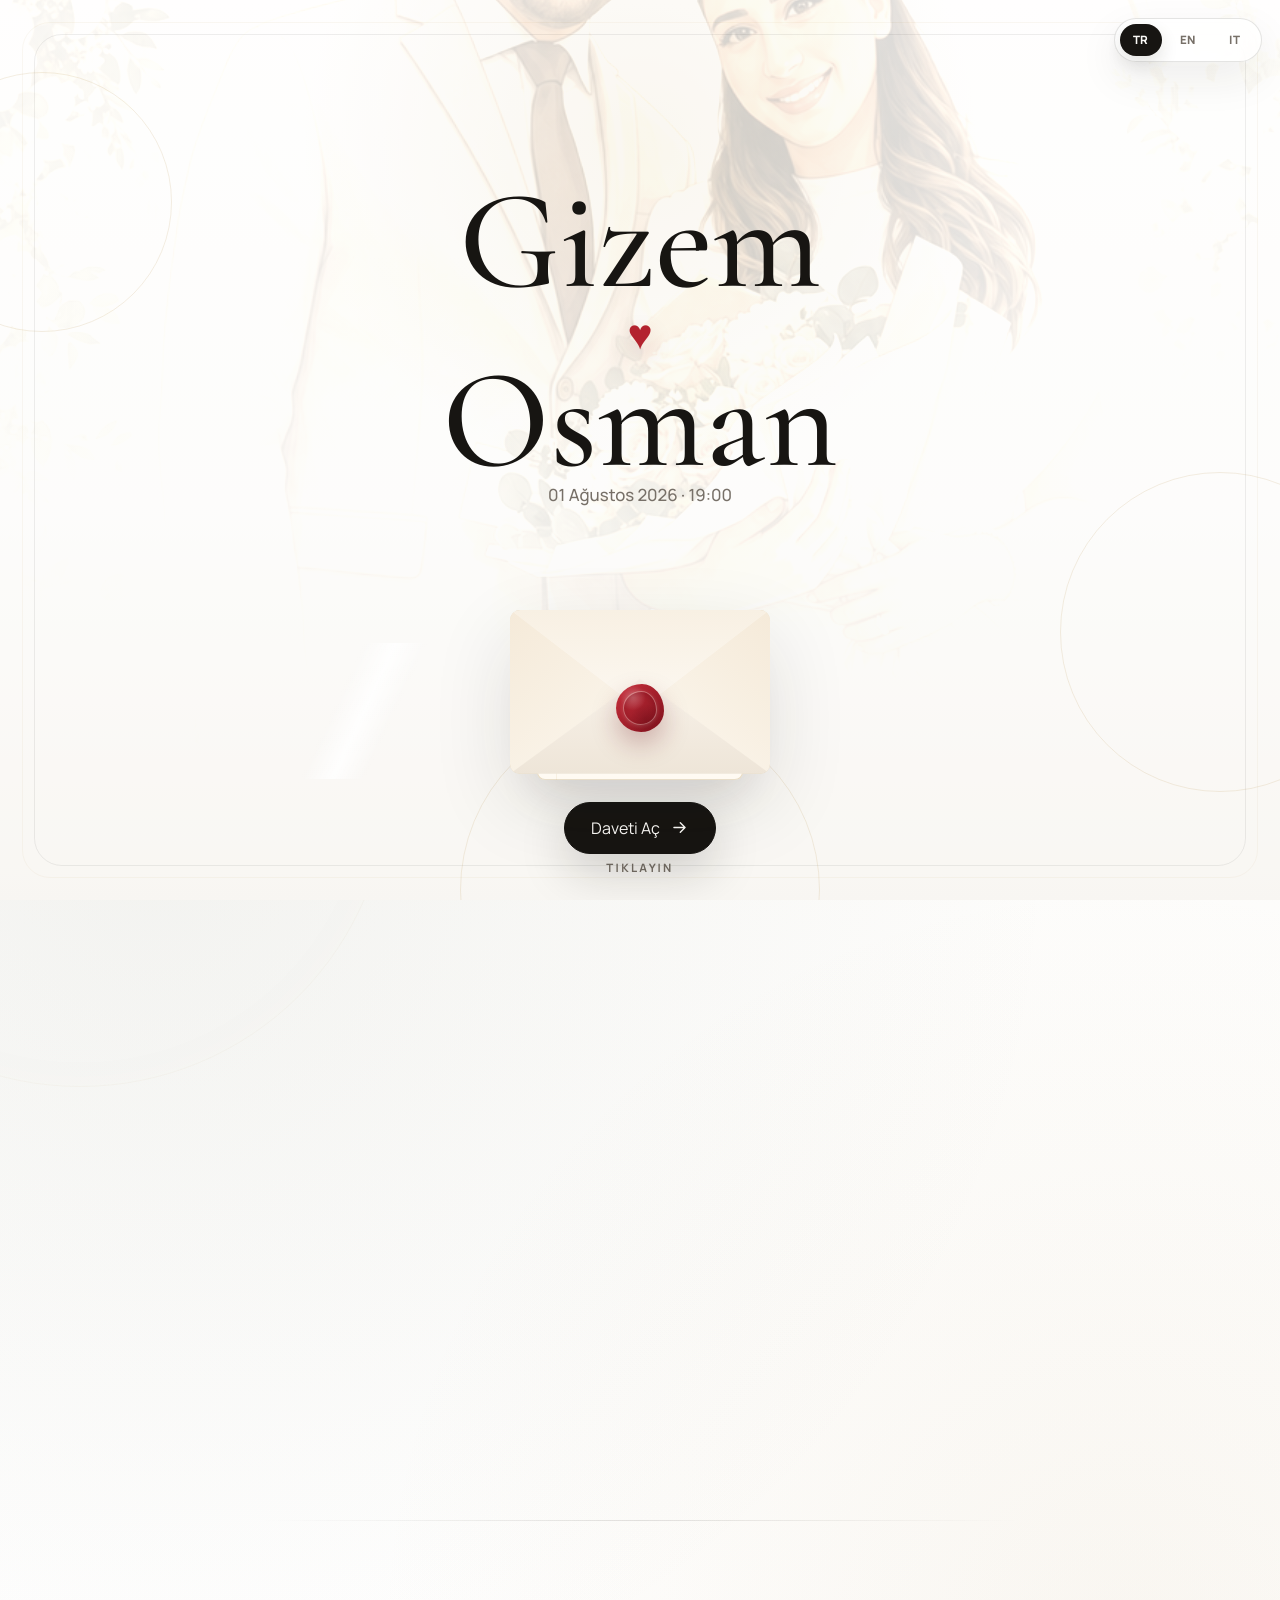
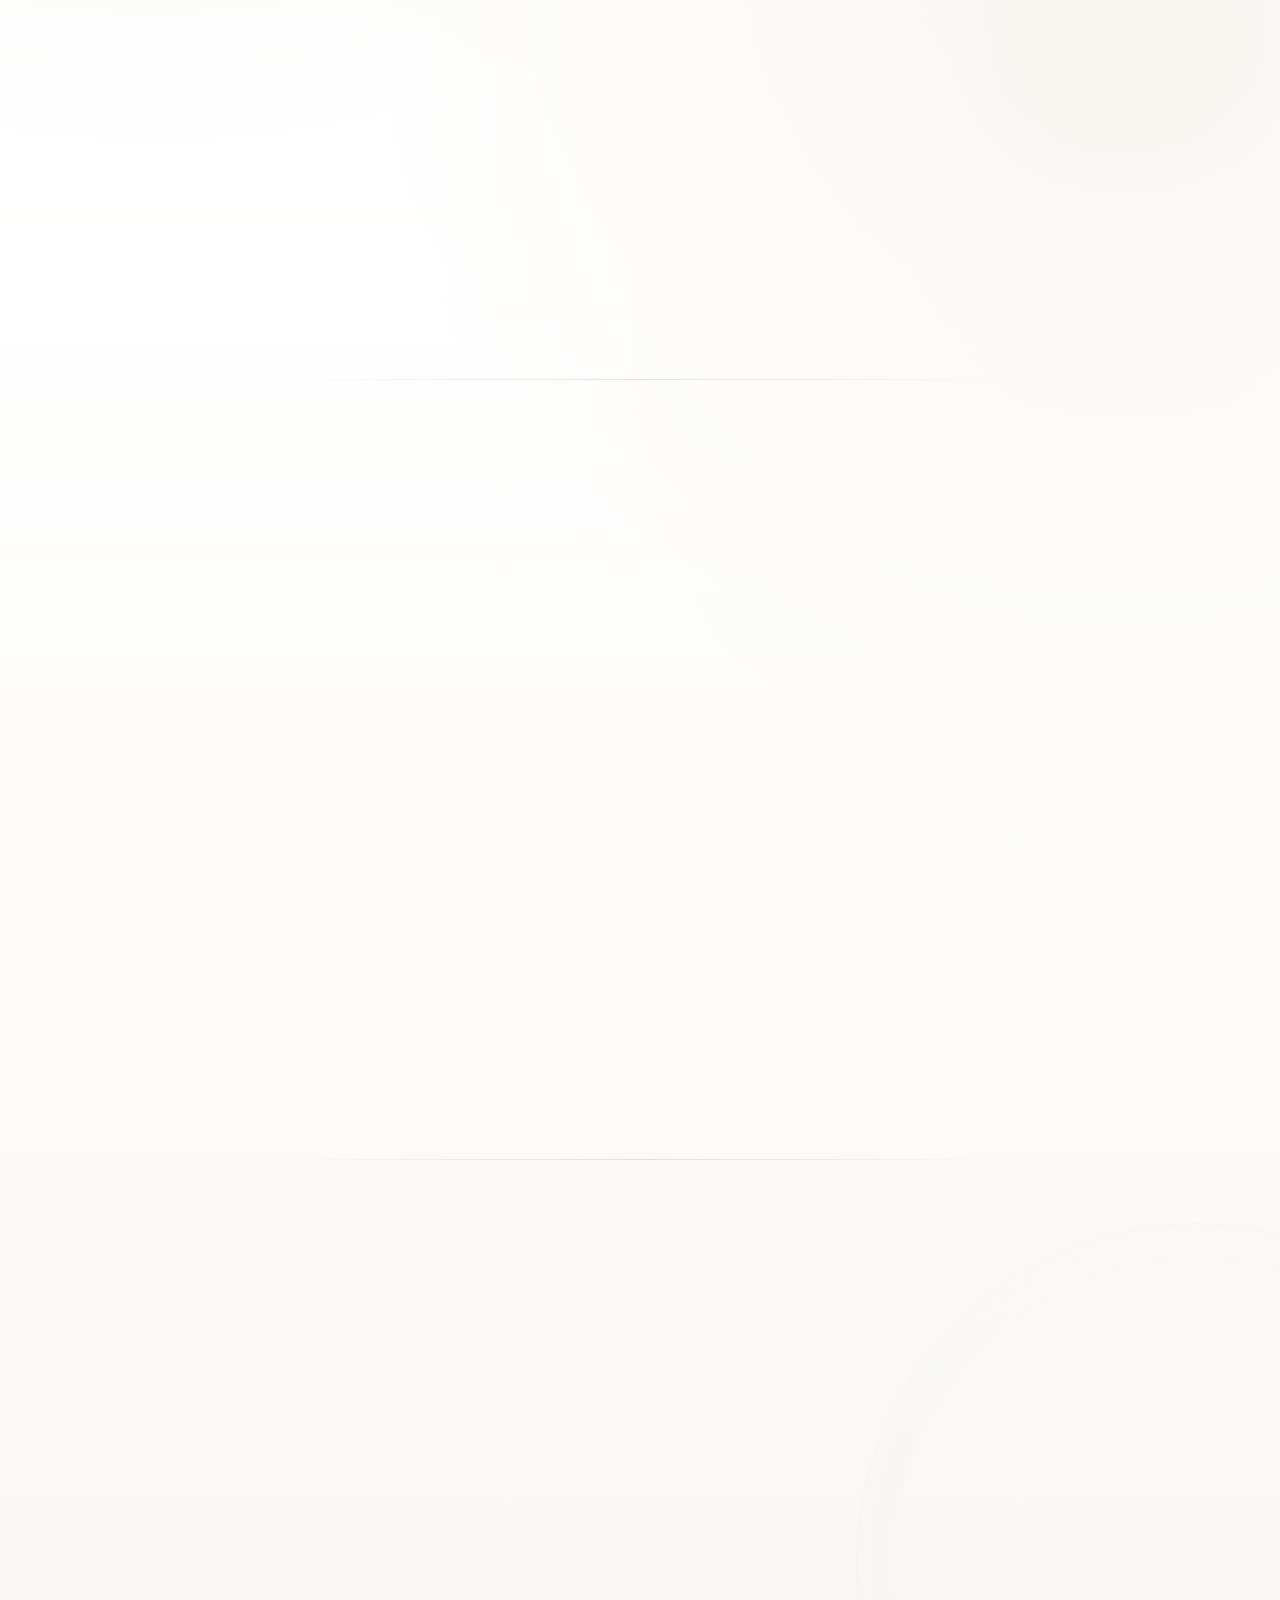
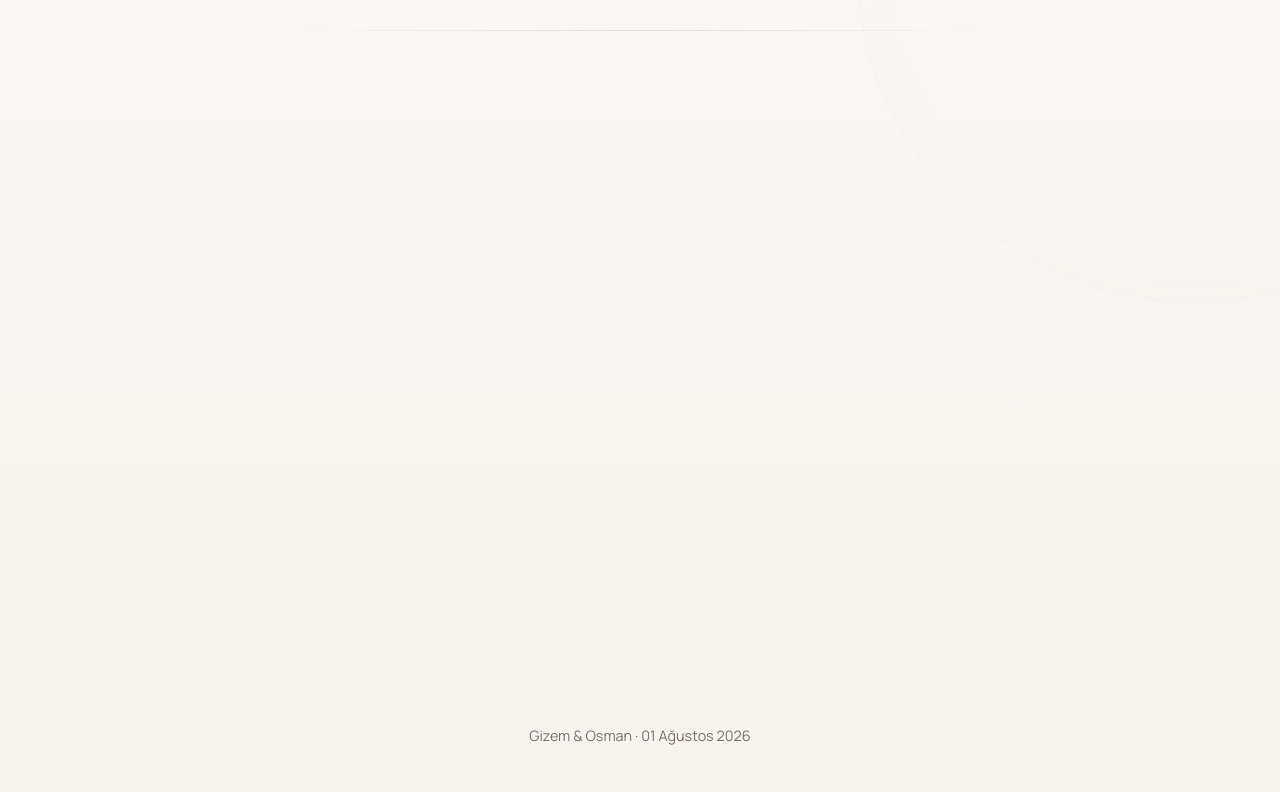
==== index.html @ 0e180caf "updated - 40" ====
<!doctype html>
<html lang="tr">
  <head>
    <meta charset="utf-8" />
    <meta name="viewport" content="width=device-width, initial-scale=1, viewport-fit=cover" />
    <meta
      name="description"
      content="Gizem ve Osman'ın 01 Ağustos 2026 tarihli düğün davetiyesi."
    />
    <meta property="og:title" content="Gizem & Osman Düğün Davetiyesi" />
    <meta
      property="og:description"
      content="01 Ağustos 2026 Cumartesi, saat 19:00 - Pelops Wedding"
    />
    <meta name="theme-color" content="#fbfaf7" />
    <meta property="og:image" content="assets/cover-cartoon.png" />
    <title>Gizem & Osman | Düğün Davetiyesi</title>
    <link rel="preload" as="image" href="assets/cover-cartoon.png" fetchpriority="high" />
    <style>
      html {
        overflow-x: hidden;
        background: #fbfaf7;
      }

      body {
        margin: 0;
        overflow-x: hidden;
        background: #fbfaf7;
        color: #171512;
        font-family: Manrope, "Segoe UI", Arial, sans-serif;
      }

      body.is-locked {
        overflow: hidden;
      }

      .cover {
        position: fixed;
        inset: 0;
        z-index: 100;
        display: grid;
        place-items: center;
        min-height: 100vh;
        min-height: 100svh;
        overflow: hidden;
        cursor: pointer;
        background: #fbfaf7;
      }

      .cover-photo {
        position: absolute;
        inset: -28px;
        background-image: url("assets/cover-cartoon.png");
        background-position: center 34%;
        background-size: cover;
        filter: saturate(0.82) brightness(1.08);
        opacity: 0.56;
        transform: scale(1.04);
      }

      .cover-photo::after {
        content: "";
        position: absolute;
        inset: 0;
        background:
          radial-gradient(circle at 50% 36%, rgba(255, 255, 255, 0.2), rgba(255, 255, 255, 0.62) 54%, rgba(251, 250, 247, 0.88) 100%),
          linear-gradient(180deg, rgba(255, 255, 255, 0.34), rgba(251, 250, 247, 0.84));
      }

      .language-switch {
        position: absolute;
        top: max(18px, env(safe-area-inset-top));
        right: max(18px, env(safe-area-inset-right));
        z-index: 7;
        display: flex;
        gap: 5px;
        padding: 5px;
        border: 1px solid rgba(37, 33, 28, 0.12);
        border-radius: 999px;
        background: rgba(255, 255, 255, 0.72);
        box-shadow: 0 16px 42px rgba(37, 33, 28, 0.08);
        cursor: default;
      }

      .language-switch button {
        min-width: 42px;
        height: 32px;
        border: 0;
        border-radius: 999px;
        background: transparent;
        color: #777068;
        cursor: pointer;
        font: 700 0.72rem/1 Manrope, "Segoe UI", Arial, sans-serif;
        letter-spacing: 0.08em;
      }

      .language-switch button.is-active {
        background: #171512;
        color: #fbfaf7;
      }

      .cover-content {
        position: relative;
        z-index: 3;
        width: min(680px, calc(100% - 36px));
        display: grid;
        justify-items: center;
        text-align: center;
        transform: translateY(clamp(42px, 8vh, 82px));
      }

      .cover h1 {
        margin: 0 0 10px;
        font-family: "Cormorant Garamond", Georgia, serif;
        font-size: clamp(4.6rem, 13vw, 8.8rem);
        font-weight: 500;
        letter-spacing: 0;
        line-height: 0.74;
      }

      .cover-heart {
        display: block;
        margin: 18px 0 14px;
        color: #b3232f;
        font-family: Manrope, "Segoe UI", Arial, sans-serif;
        font-size: clamp(1.75rem, 5.8vw, 2.65rem);
        line-height: 1;
      }

      .cover-date {
        margin: 0;
        color: #777068;
        font-size: clamp(0.92rem, 3.4vw, 1.05rem);
        font-weight: 500;
        line-height: 1.6;
      }
    </style>
    <link rel="stylesheet" href="styles.css?v=i18n-1" />
    <link rel="preconnect" href="https://fonts.googleapis.com" />
    <link rel="preconnect" href="https://fonts.gstatic.com" crossorigin />
    <link
      rel="preload"
      as="style"
      href="https://fonts.googleapis.com/css2?family=Cormorant+Garamond:ital,wght@0,400;0,500;0,600;1,500&family=Manrope:wght@300;400;500;600;700&display=swap"
      onload="this.onload=null;this.rel='stylesheet'"
    />
    <noscript>
      <link
        rel="stylesheet"
        href="https://fonts.googleapis.com/css2?family=Cormorant+Garamond:ital,wght@0,400;0,500;0,600;1,500&family=Manrope:wght@300;400;500;600;700&display=swap"
      />
    </noscript>
    <script src="script.js?v=i18n-1" defer></script>
  </head>
  <body class="is-locked">
    <section id="cover" class="cover" role="button" tabindex="0" aria-label="Davetiyeyi aç" data-i18n-aria="cover.aria">
      <div class="cover-photo" aria-hidden="true"></div>
      <div class="cover-aura" aria-hidden="true">
        <span></span>
        <span></span>
        <span></span>
      </div>
      <div class="sparkle-field" aria-hidden="true">
        <span></span>
        <span></span>
        <span></span>
        <span></span>
        <span></span>
        <span></span>
        <span></span>
        <span></span>
      </div>

      <nav class="language-switch" aria-label="Dil seçimi" data-i18n-aria="language.aria">
        <button class="is-active" type="button" data-language="tr" aria-pressed="true">TR</button>
        <button type="button" data-language="en" aria-pressed="false">EN</button>
        <button type="button" data-language="it" aria-pressed="false">IT</button>
      </nav>

      <div class="cover-content">
        <h1>
          Gizem
          <span class="cover-heart" aria-label="kalp">♥</span>
          Osman
        </h1>
        <p class="cover-date" data-i18n="cover.date">01 Ağustos 2026 · 19:00</p>

        <div class="invite-animation" aria-hidden="true">
          <div class="envelope">
            <div class="letter">
              <small data-i18n="cover.letter">Düğün Davetiyesi</small>
              <strong>G · O</strong>
              <i></i>
            </div>
            <div class="envelope-back"></div>
            <div class="envelope-flap"></div>
            <div class="envelope-left"></div>
            <div class="envelope-right"></div>
            <div class="envelope-front"></div>
            <div class="seal" aria-hidden="true"></div>
          </div>
        </div>

        <button id="openInvite" class="primary-cta" type="button">
          <span data-i18n="cover.open">Daveti Aç</span>
          <svg viewBox="0 0 24 24" aria-hidden="true">
            <path d="M5 12h14M13 6l6 6-6 6" />
          </svg>
        </button>
      </div>

      <div class="tap-hint" aria-hidden="true">
        <span></span>
        <p data-i18n="cover.tap">Tıklayın</p>
      </div>
    </section>

    <main id="content" class="content" tabindex="-1">
      <div class="content-sparkles" aria-hidden="true">
        <span></span>
        <span></span>
        <span></span>
        <span></span>
        <span></span>
        <span></span>
        <span></span>
        <span></span>
        <span></span>
        <span></span>
      </div>
      <div class="content-dots" aria-hidden="true">
        <span></span>
        <span></span>
        <span></span>
        <span></span>
        <span></span>
        <span></span>
        <span></span>
        <span></span>
        <span></span>
        <span></span>
        <span></span>
        <span></span>
        <span></span>
        <span></span>
        <span></span>
        <span></span>
        <span></span>
        <span></span>
      </div>

      <section class="opening section">
        <div class="section-inner center-flow">
          <p class="eyebrow reveal" data-i18n="opening.eyebrow">Düğünümüze Davetlisiniz</p>
          <h2 class="title-xl reveal">
            <span class="title-line" data-i18n="opening.titleTop">Bu özel günümüze</span>
            <span class="accent-line" data-i18n="opening.titleBottom">sizleri de bekleriz</span>
          </h2>
          <p class="lead reveal" data-i18n="opening.lead">
            Hayatımızın en güzel başlangıcını sevdiklerimizle paylaşmak istiyoruz.
            Mutluluğumuza ortak olmanız bize büyük sevinç verecektir.
          </p>
          <button class="scroll-cue reveal" id="scrollCue" type="button" aria-label="Davet detaylarına kaydır" data-i18n-aria="opening.scrollAria">
            <span></span>
            <p data-i18n="opening.scroll">Aşağı kaydırın</p>
          </button>
        </div>
      </section>

      <section class="details section" aria-labelledby="details-title">
        <div class="section-inner center-flow">
          <p class="eyebrow reveal">Gizem & Osman</p>
          <h2 id="details-title" class="title-md reveal" data-i18n="details.title">Davet Detayları</h2>

          <div class="detail-list reveal">
            <article class="detail-item">
              <span data-i18n="details.dateLabel">Tarih</span>
              <strong data-i18n="details.dateValue">01 Ağustos 2026 Cumartesi</strong>
            </article>
            <article class="detail-item">
              <span data-i18n="details.timeLabel">Saat</span>
              <strong data-i18n="details.timeValue">19:00</strong>
            </article>
            <article class="detail-item">
              <span data-i18n="details.venueLabel">Mekan</span>
              <strong>Pelops Wedding</strong>
            </article>
          </div>
        </div>
      </section>

      <section class="countdown section" aria-labelledby="countdown-title">
        <div class="section-inner center-flow">
          <p class="eyebrow reveal" data-i18n="countdown.eyebrow">Geri Sayım</p>
          <h2 id="countdown-title" class="title-md reveal" data-i18n="countdown.title">Büyük güne kalan süre</h2>

          <div class="countdown-grid reveal" aria-live="polite">
            <div>
              <strong id="days">00</strong>
              <span data-i18n="countdown.days">Gün</span>
            </div>
            <div>
              <strong id="hours">00</strong>
              <span data-i18n="countdown.hours">Saat</span>
            </div>
            <div>
              <strong id="minutes">00</strong>
              <span data-i18n="countdown.minutes">Dakika</span>
            </div>
            <div>
              <strong id="seconds">00</strong>
              <span data-i18n="countdown.seconds">Saniye</span>
            </div>
          </div>
        </div>
      </section>

      <section class="families section" aria-labelledby="families-title">
        <div class="section-inner center-flow">
          <p class="eyebrow reveal" data-i18n="families.eyebrow">Ailelerimiz</p>
          <h2 id="families-title" class="title-md reveal" data-i18n="families.title">Bu mutlu günümüzde</h2>

          <div class="family-grid reveal">
            <article class="family-card">
              <h3>Osman Mert</h3>
              <p data-i18n="families.family">Ailesi</p>
              <dl>
                <div>
                  <dt data-i18n="families.father">Babası</dt>
                  <dd>Niyazi MERT</dd>
                </div>
                <div>
                  <dt data-i18n="families.mother">Annesi</dt>
                  <dd>Müjgan MERT</dd>
                </div>
              </dl>
            </article>

            <article class="family-card">
              <h3>Gizem Damla Yalçın</h3>
              <p data-i18n="families.family">Ailesi</p>
              <dl>
                <div>
                  <dt data-i18n="families.father">Babası</dt>
                  <dd>Rıza Yalçın</dd>
                </div>
                <div>
                  <dt data-i18n="families.mother">Annesi</dt>
                  <dd>Melahat Yalçın</dd>
                </div>
              </dl>
            </article>
          </div>

          <div class="rsvp-card reveal">
            <h3 data-i18n="rsvp.title">Katılım Bilgisi</h3>
            <p data-i18n="rsvp.copy">
              Sizleri aramızda görmekten büyük mutluluk duyarız. Yer planlamasını en güzel
              şekilde yapabilmemiz için katılım durumunuzu ailelerimize bildirmenizi rica ederiz.
            </p>
            <div class="phone-list">
              <a href="tel:+905052121400" aria-label="Niyazi MERT telefonunu ara" data-i18n-aria="rsvp.phoneNiyaziAria">
                <span>Niyazi MERT</span>
                <strong>0505 212 14 00</strong>
                <small data-i18n="rsvp.call">Aramak için dokunun</small>
              </a>
              <a href="tel:+905365266658" aria-label="Rıza Yalçın telefonunu ara" data-i18n-aria="rsvp.phoneRizaAria">
                <span>Rıza Yalçın</span>
                <strong>0536 526 66 58</strong>
                <small data-i18n="rsvp.call">Aramak için dokunun</small>
              </a>
            </div>
          </div>
        </div>
      </section>

      <section class="actions section">
        <div class="section-inner center-flow">
          <p class="eyebrow reveal" data-i18n="actions.eyebrow">Not Alın</p>
          <h2 class="title-md reveal" data-i18n="actions.title">Sizi aramızda görmek isteriz</h2>

          <div class="action-row reveal">
            <a id="calendarLink" class="action-link" href="#" target="_blank" rel="noopener">
              <svg viewBox="0 0 24 24" aria-hidden="true">
                <path d="M7 3v3M17 3v3M4 9h16M5 5h14v15H5z" />
              </svg>
              <span data-i18n="actions.calendar">Takvime Ekle</span>
            </a>
            <a
              class="action-link"
              href="https://www.google.com/maps/search/?api=1&query=Pelops%20Wedding"
              target="_blank"
              rel="noopener"
            >
              <svg viewBox="0 0 24 24" aria-hidden="true">
                <path d="M12 21s7-5.1 7-11a7 7 0 1 0-14 0c0 5.9 7 11 7 11z" />
                <circle cx="12" cy="10" r="2.5" />
              </svg>
              <span data-i18n="actions.map">Konumu Aç</span>
            </a>
            <button id="shareInvite" class="action-link" type="button">
              <svg viewBox="0 0 24 24" aria-hidden="true">
                <path d="M18 8a3 3 0 1 0-2.83-4H15a3 3 0 0 0 .17 1L8.9 8.6a3 3 0 1 0 0 6.8l6.27 3.58A3 3 0 1 0 16 17l-6.27-3.58a3 3 0 0 0 0-2.84L16 7a3 3 0 0 0 2 .99z" />
              </svg>
              <span data-i18n="actions.share">Davetiyeyi Paylaş</span>
            </button>
          </div>
        </div>
      </section>

      <section class="mini-game section" aria-labelledby="game-title">
        <div class="section-inner center-flow">
          <p class="eyebrow reveal" data-i18n="game.eyebrow">Mini Oyun</p>
          <p class="game-copy reveal" data-i18n="game.copy">
            Ekrana dokunun veya boşluk tuşuna basın.
          </p>

          <div class="wedding-game reveal" id="weddingGame" tabindex="0" role="application" aria-label="Gelin ve damat zıplama oyunu" data-i18n-aria="game.aria">
            <div class="game-topline">
              <span><span data-i18n="game.score">Skor</span> <strong id="gameScore">0</strong></span>
              <span id="gameStatus">Başlamak için dokunun</span>
            </div>

            <div class="game-stage" id="gameStage">
              <div class="game-cloud cloud-one"></div>
              <div class="game-cloud cloud-two"></div>
              <div class="game-runner" id="gameRunner" aria-hidden="true">
                <span class="runner-couple" style="background-image: url('./assets/game-vespa-couple-transparent.png')"></span>
                <span class="runner-shadow"></span>
              </div>
              <div class="italy-obstacle image-obstacle" id="gameObstacle" data-place="Roma" aria-hidden="true">
                <span class="italy-shape" id="gameObstacleImage" style="background-image: url('./assets/obstacles/roman_columns.png')"></span>
              </div>
              <div class="game-ground"></div>
            </div>

            <button class="game-button" id="gameButton" type="button">Zıp De</button>
          </div>
        </div>
      </section>
    </main>

    <footer class="footer">
      <p data-i18n="footer.text">Gizem & Osman · 01 Ağustos 2026</p>
    </footer>
  </body>
</html>
---- styles.css ----
:root {
  --paper: #fbfaf7;
  --paper-soft: #f5f1ea;
  --paper-warm: #fffdf9;
  --ink: #171512;
  --muted: #777068;
  --line: rgba(37, 33, 28, 0.12);
  --gold: #b99555;
  --gold-soft: #eadcc0;
  --seal-red: #b3232f;
  --seal-red-dark: #7f111c;
  --sage: #7b8371;
  --shadow: 0 28px 80px rgba(37, 33, 28, 0.12);
}

*,
*::before,
*::after {
  box-sizing: border-box;
}

html {
  overflow-x: hidden;
  scroll-behavior: smooth;
}

body {
  min-height: 100vh;
  margin: 0;
  overflow-x: hidden;
  background:
    linear-gradient(180deg, var(--paper), var(--paper-warm) 42%, #f6f3ee),
    var(--paper);
  color: var(--ink);
  font-family: "Manrope", "Segoe UI", Arial, sans-serif;
  text-rendering: geometricPrecision;
}

body.is-locked {
  overflow: hidden;
}

button,
a {
  -webkit-tap-highlight-color: transparent;
  touch-action: manipulation;
}

button {
  font: inherit;
}

a {
  color: inherit;
  text-decoration: none;
}

svg {
  display: block;
}

.cover {
  position: fixed;
  inset: 0;
  z-index: 100;
  display: grid;
  place-items: center;
  min-height: 100vh;
  min-height: 100svh;
  overflow: hidden;
  cursor: pointer;
  background:
    radial-gradient(circle at 50% 16%, rgba(234, 220, 192, 0.5), transparent 34%),
    linear-gradient(180deg, #fffefd, var(--paper) 56%, #f1ece3);
  transition:
    opacity 0.85s ease,
    transform 0.85s ease,
    filter 0.85s ease;
}

.cover.open {
  pointer-events: none;
  animation: coverExit 0.85s ease 1.08s forwards;
}

@keyframes coverExit {
  to {
    opacity: 0;
    transform: scale(1.015) translateY(-12px);
    filter: blur(10px);
  }
}

.cover.open .primary-cta,
.cover.open .tap-hint {
  opacity: 0;
  transition: opacity 0.2s ease;
}

.cover-photo {
  position: absolute;
  inset: -28px;
  z-index: 0;
  background-image: url("assets/cover-cartoon.png");
  background-position: center 34%;
  background-size: cover;
  filter: saturate(0.82) brightness(1.08);
  opacity: 0.56;
  transform: scale(1.04);
  animation: photoDrift 16s ease-in-out infinite alternate;
}

.cover-photo::after {
  content: "";
  position: absolute;
  inset: 0;
  background:
    radial-gradient(circle at 50% 36%, rgba(255, 255, 255, 0.2), rgba(255, 255, 255, 0.62) 54%, rgba(251, 250, 247, 0.88) 100%),
    linear-gradient(180deg, rgba(255, 255, 255, 0.34), rgba(251, 250, 247, 0.84));
}

@keyframes photoDrift {
  from {
    transform: scale(1.04) translate3d(0, 0, 0);
  }

  to {
    transform: scale(1.1) translate3d(-10px, -16px, 0);
  }
}

.cover::before,
.cover::after {
  content: "";
  position: absolute;
  inset: 22px;
  border: 1px solid rgba(185, 149, 85, 0.16);
  border-radius: 28px;
  pointer-events: none;
}

.cover::after {
  inset: 34px;
  border-color: rgba(23, 21, 18, 0.07);
}

.cover-aura {
  position: absolute;
  inset: 0;
  z-index: 1;
  overflow: hidden;
  pointer-events: none;
}

.cover-aura span {
  position: absolute;
  display: block;
  width: 260px;
  aspect-ratio: 1;
  border: 1px solid rgba(185, 149, 85, 0.16);
  border-radius: 999px;
  animation: floatRing 9s ease-in-out infinite;
}

.sparkle-field {
  position: absolute;
  inset: 0;
  z-index: 2;
  overflow: hidden;
  pointer-events: none;
}

.sparkle-field span {
  position: absolute;
  width: 7px;
  height: 7px;
  border-radius: 999px;
  background: rgba(185, 149, 85, 0.74);
  box-shadow:
    0 0 0 7px rgba(185, 149, 85, 0.08),
    0 0 22px rgba(185, 149, 85, 0.42);
  opacity: 0;
  animation: sparkleFloat 4.8s ease-in-out infinite;
}

.sparkle-field span:nth-child(1) {
  left: 17%;
  top: 24%;
}

.sparkle-field span:nth-child(2) {
  right: 18%;
  top: 18%;
  animation-delay: -1.2s;
}

.sparkle-field span:nth-child(3) {
  left: 11%;
  bottom: 28%;
  animation-delay: -2.4s;
}

.sparkle-field span:nth-child(4) {
  right: 11%;
  bottom: 34%;
  animation-delay: -3.4s;
}

.sparkle-field span:nth-child(5) {
  left: 32%;
  top: 14%;
  width: 5px;
  height: 5px;
  animation-delay: -0.7s;
}

.sparkle-field span:nth-child(6) {
  right: 34%;
  bottom: 17%;
  width: 5px;
  height: 5px;
  animation-delay: -2.9s;
}

.sparkle-field span:nth-child(7) {
  left: 48%;
  top: 9%;
  width: 4px;
  height: 4px;
  animation-delay: -1.8s;
}

.sparkle-field span:nth-child(8) {
  right: 47%;
  bottom: 12%;
  width: 4px;
  height: 4px;
  animation-delay: -3.9s;
}

.language-switch {
  position: absolute;
  top: max(18px, env(safe-area-inset-top));
  right: max(18px, env(safe-area-inset-right));
  z-index: 7;
  display: flex;
  gap: 5px;
  padding: 5px;
  border: 1px solid rgba(37, 33, 28, 0.12);
  border-radius: 999px;
  background: rgba(255, 255, 255, 0.72);
  box-shadow: 0 16px 42px rgba(37, 33, 28, 0.08);
  cursor: default;
  backdrop-filter: blur(12px);
}

.language-switch button {
  min-width: 42px;
  height: 32px;
  border: 0;
  border-radius: 999px;
  background: transparent;
  color: var(--muted);
  cursor: pointer;
  font-size: 0.72rem;
  font-weight: 800;
  letter-spacing: 0.08em;
  transition:
    background 0.2s ease,
    color 0.2s ease,
    transform 0.2s ease;
}

.language-switch button:hover {
  transform: translateY(-1px);
}

.language-switch button.is-active {
  background: var(--ink);
  color: var(--paper);
  box-shadow: 0 8px 18px rgba(37, 33, 28, 0.12);
}

@keyframes sparkleFloat {
  0%,
  100% {
    opacity: 0;
    transform: translate3d(0, 10px, 0) scale(0.74);
  }

  35%,
  64% {
    opacity: 1;
    transform: translate3d(0, -8px, 0) scale(1);
  }
}

.cover-aura span:nth-child(1) {
  top: 8%;
  left: -88px;
}

.cover-aura span:nth-child(2) {
  right: -100px;
  bottom: 12%;
  width: 320px;
  animation-delay: -2.8s;
}

.cover-aura span:nth-child(3) {
  left: 50%;
  bottom: -170px;
  width: 360px;
  transform: translateX(-50%);
  animation-delay: -5s;
}

@keyframes floatRing {
  0%,
  100% {
    transform: translate3d(0, 0, 0) scale(1);
  }

  50% {
    transform: translate3d(12px, -18px, 0) scale(1.04);
  }
}

.cover-content {
  position: relative;
  z-index: 3;
  width: min(680px, calc(100% - 36px));
  display: grid;
  justify-items: center;
  text-align: center;
  padding: 58px 0;
  transform: translateY(clamp(42px, 8vh, 82px));
}

.eyebrow {
  margin: 0;
  color: var(--gold);
  font-family: "Manrope", "Segoe UI", Arial, sans-serif;
  font-size: 0.74rem;
  font-weight: 700;
  letter-spacing: 0.22em;
  line-height: 1.4;
  text-transform: uppercase;
}

.cover h1 {
  margin: 0 0 10px;
  font-family: "Cormorant Garamond", Georgia, serif;
  font-size: clamp(4.6rem, 13vw, 8.8rem);
  font-weight: 500;
  letter-spacing: 0;
  line-height: 0.74;
}

.cover-heart {
  display: block;
  margin: 18px 0 14px;
  color: var(--seal-red);
  font-family: "Manrope", "Segoe UI", Arial, sans-serif;
  font-size: clamp(1.75rem, 5.8vw, 2.65rem);
  font-weight: 400;
  line-height: 1;
  text-shadow: 0 10px 24px rgba(127, 17, 28, 0.18);
}

.cover-date {
  margin: 0;
  color: var(--muted);
  font-size: clamp(0.92rem, 3.4vw, 1.05rem);
  font-weight: 500;
  line-height: 1.6;
}

.invite-animation {
  width: min(320px, 78vw);
  height: 230px;
  display: grid;
  place-items: end center;
  margin: 34px 0 28px;
  perspective: 1100px;
}

.envelope {
  position: relative;
  width: 260px;
  height: 164px;
  transform-style: preserve-3d;
  animation: envelopeBreathe 3.2s ease-in-out infinite;
}

@keyframes envelopeBreathe {
  0%,
  100% {
    transform: translateY(0) rotateX(0deg);
  }

  50% {
    transform: translateY(-8px) rotateX(3deg);
  }
}

.envelope-back,
.envelope-front,
.envelope-left,
.envelope-right,
.envelope-flap {
  position: absolute;
  inset: 0;
}

.envelope-back {
  border: 1px solid rgba(185, 149, 85, 0.3);
  border-radius: 10px;
  background: linear-gradient(180deg, #fffdfa, #f1eadf);
  box-shadow: var(--shadow);
}

.envelope-flap {
  z-index: 4;
  clip-path: polygon(0 0, 50% 61%, 100% 0);
  transform-origin: top;
  background: linear-gradient(180deg, #f8f0e3, #fffdfa);
  border-radius: 10px 10px 0 0;
  animation: flapPreview 3.2s ease-in-out infinite;
}

@keyframes flapPreview {
  0%,
  100% {
    transform: rotateX(0deg);
  }

  48%,
  58% {
    transform: rotateX(46deg);
  }
}

.envelope-left {
  z-index: 3;
  clip-path: polygon(0 0, 52% 50%, 0 100%);
  background: linear-gradient(135deg, #f5ead9, #fffdf8);
  border-radius: 10px 0 0 10px;
}

.envelope-right {
  z-index: 3;
  clip-path: polygon(100% 0, 48% 50%, 100% 100%);
  background: linear-gradient(225deg, #f5ead9, #fffdf8);
  border-radius: 0 10px 10px 0;
}

.envelope-front {
  z-index: 5;
  clip-path: polygon(0 100%, 50% 42%, 100% 100%);
  background: linear-gradient(180deg, #fffbf5, #eee5d8);
  border-radius: 0 0 10px 10px;
}

.letter {
  position: absolute;
  left: 50%;
  bottom: 28px;
  z-index: 2;
  width: 206px;
  height: 138px;
  display: grid;
  place-items: center;
  padding: 18px;
  border: 1px solid rgba(185, 149, 85, 0.32);
  border-radius: 8px;
  background:
    linear-gradient(90deg, transparent 0 18px, rgba(185, 149, 85, 0.1) 18px 19px, transparent 19px),
    linear-gradient(180deg, #fff, #fffaf2);
  box-shadow: 0 16px 42px rgba(37, 33, 28, 0.1);
  transform: translateX(-50%) translateY(34px);
  animation: letterPreview 3.2s ease-in-out infinite;
}

.letter::after {
  content: "";
  position: absolute;
  inset: 0;
  background: linear-gradient(115deg, transparent 0 34%, rgba(255, 255, 255, 0.82) 46%, transparent 58% 100%);
  transform: translateX(-130%);
  animation: letterShine 3.2s ease-in-out infinite;
}

@keyframes letterPreview {
  0%,
  100% {
    transform: translateX(-50%) translateY(34px);
  }

  48%,
  58% {
    transform: translateX(-50%) translateY(-36px);
  }
}

@keyframes letterShine {
  0%,
  42% {
    transform: translateX(-130%);
  }

  66%,
  100% {
    transform: translateX(130%);
  }
}

.letter small {
  align-self: end;
  color: var(--muted);
  font-size: 0.58rem;
  font-weight: 700;
  letter-spacing: 0.18em;
  text-transform: uppercase;
}

.letter strong {
  color: var(--ink);
  font-family: "Cormorant Garamond", Georgia, serif;
  font-size: 2.25rem;
  font-weight: 500;
  line-height: 1;
}

.letter i {
  align-self: start;
  width: 44px;
  height: 1px;
  background: var(--gold-soft);
}

.seal {
  position: absolute;
  left: 50%;
  bottom: 42px;
  z-index: 6;
  display: grid;
  place-items: center;
  width: 48px;
  height: 48px;
  border-radius: 54% 46% 48% 52% / 50% 56% 44% 50%;
  background:
    radial-gradient(circle at 35% 28%, rgba(255, 255, 255, 0.26), transparent 28%),
    radial-gradient(circle at 62% 74%, rgba(83, 5, 14, 0.24), transparent 34%),
    linear-gradient(135deg, #c92f3c, var(--seal-red-dark));
  box-shadow: 0 12px 26px rgba(108, 17, 27, 0.28);
  transform: translateX(-50%);
  animation: sealPulse 2.4s ease-in-out infinite;
}

.seal::before {
  content: "";
  position: absolute;
  border-radius: inherit;
  pointer-events: none;
}

.seal::before {
  inset: 7px;
  border: 1px solid rgba(255, 248, 238, 0.34);
  box-shadow:
    inset 0 2px 7px rgba(83, 5, 14, 0.28),
    0 1px 4px rgba(255, 248, 238, 0.18);
}

@keyframes sealPulse {
  0%,
  100% {
    transform: translateX(-50%) scale(1);
  }

  50% {
    transform: translateX(-50%) scale(1.08);
  }
}

.cover.open .envelope {
  animation: envelopeOpen 0.9s ease forwards;
}

.cover.open .envelope-flap {
  animation: flapOpen 0.9s ease forwards;
}

.cover.open .letter {
  z-index: 20;
  animation: letterOpen 1.05s cubic-bezier(0.2, 0.8, 0.2, 1) forwards;
}

.cover.open .seal {
  animation: sealOpen 0.72s ease forwards;
}

@keyframes envelopeOpen {
  to {
    transform: translateY(-18px) scale(1.02);
  }
}

@keyframes flapOpen {
  to {
    transform: rotateX(180deg);
  }
}

@keyframes letterOpen {
  from {
    transform: translateX(-50%) translateY(34px) translateZ(0);
  }

  45% {
    transform: translateX(-50%) translateY(-42px) translateZ(72px);
  }

  to {
    transform: translateX(-50%) translateY(-118px) translateZ(96px) scale(1.04);
    box-shadow: 0 24px 70px rgba(37, 33, 28, 0.18);
  }
}

@keyframes sealOpen {
  to {
    opacity: 0;
    transform: translateX(-50%) scale(0.68);
  }
}

.primary-cta,
.action-link {
  display: inline-flex;
  align-items: center;
  justify-content: center;
  min-height: 52px;
  border: 1px solid var(--ink);
  border-radius: 999px;
  cursor: pointer;
  transition:
    transform 0.22s ease,
    background 0.22s ease,
    color 0.22s ease,
    border-color 0.22s ease;
}

.primary-cta {
  gap: 10px;
  padding: 0 26px;
  background: var(--ink);
  color: var(--paper);
  box-shadow: 0 18px 48px rgba(23, 21, 18, 0.18);
}

.primary-cta:hover,
.action-link:hover {
  transform: translateY(-2px);
}

.primary-cta svg,
.action-link svg {
  width: 19px;
  height: 19px;
  fill: none;
  stroke: currentColor;
  stroke-linecap: round;
  stroke-linejoin: round;
  stroke-width: 1.8;
}

.tap-hint {
  position: absolute;
  left: 50%;
  bottom: max(24px, env(safe-area-inset-bottom));
  z-index: 2;
  display: grid;
  justify-items: center;
  gap: 8px;
  color: var(--muted);
  transform: translateX(-50%);
}

.tap-hint span {
  width: 1px;
  height: 34px;
  overflow: hidden;
  background: var(--line);
}

.tap-hint span::after {
  content: "";
  display: block;
  width: 1px;
  height: 14px;
  background: var(--gold);
  animation: hintLine 1.5s ease-in-out infinite;
}

@keyframes hintLine {
  from {
    transform: translateY(-16px);
  }

  to {
    transform: translateY(38px);
  }
}

.tap-hint p {
  margin: 0;
  font-size: 0.72rem;
  font-weight: 700;
  letter-spacing: 0.2em;
  text-transform: uppercase;
}

.content {
  position: relative;
  min-height: 100vh;
  overflow: hidden;
  background:
    radial-gradient(circle at 50% -20%, rgba(234, 220, 192, 0.44), transparent 32%),
    radial-gradient(circle at 12% 22%, rgba(123, 131, 113, 0.08), transparent 28%),
    radial-gradient(circle at 88% 42%, rgba(185, 149, 85, 0.08), transparent 30%),
    linear-gradient(180deg, var(--paper), #fff 48%, #f7f4ef);
}

.content-sparkles {
  position: absolute;
  inset: 0;
  z-index: 0;
  pointer-events: none;
}

.content-dots {
  position: absolute;
  inset: 0;
  z-index: 0;
  overflow: hidden;
  pointer-events: none;
}

.content-dots span {
  position: absolute;
  width: 6px;
  height: 6px;
  border-radius: 999px;
  background: rgba(185, 149, 85, 0.62);
  box-shadow:
    0 0 0 8px rgba(185, 149, 85, 0.075),
    0 0 26px rgba(185, 149, 85, 0.28);
  opacity: 0;
  animation: contentDotFloat 5.2s ease-in-out infinite;
}

.content-dots span:nth-child(1) {
  left: 16%;
  top: 7%;
}

.content-dots span:nth-child(2) {
  right: 18%;
  top: 13%;
  animation-delay: -1.4s;
}

.content-dots span:nth-child(3) {
  left: 9%;
  top: 25%;
  width: 4px;
  height: 4px;
  animation-delay: -2.6s;
}

.content-dots span:nth-child(4) {
  right: 12%;
  top: 35%;
  animation-delay: -4s;
}

.content-dots span:nth-child(5) {
  left: 24%;
  top: 46%;
  width: 5px;
  height: 5px;
  animation-delay: -0.8s;
}

.content-dots span:nth-child(6) {
  right: 27%;
  top: 52%;
  animation-delay: -3.2s;
}

.content-dots span:nth-child(7) {
  left: 11%;
  top: 65%;
  animation-delay: -5s;
}

.content-dots span:nth-child(8) {
  right: 14%;
  top: 72%;
  width: 4px;
  height: 4px;
  animation-delay: -2s;
}

.content-dots span:nth-child(9) {
  left: 38%;
  top: 79%;
  animation-delay: -4.8s;
}

.content-dots span:nth-child(10) {
  right: 36%;
  top: 86%;
  width: 5px;
  height: 5px;
  animation-delay: -1.1s;
}

.content-dots span:nth-child(11) {
  left: 52%;
  top: 31%;
  width: 4px;
  height: 4px;
  animation-delay: -3.8s;
}

.content-dots span:nth-child(12) {
  right: 48%;
  top: 59%;
  width: 4px;
  height: 4px;
  animation-delay: -5.4s;
}

.content-dots span:nth-child(13) {
  left: 31%;
  top: 16%;
  width: 5px;
  height: 5px;
  animation-delay: -0.4s;
}

.content-dots span:nth-child(14) {
  right: 31%;
  top: 23%;
  animation-delay: -2.9s;
}

.content-dots span:nth-child(15) {
  left: 18%;
  top: 39%;
  width: 4px;
  height: 4px;
  animation-delay: -4.5s;
}

.content-dots span:nth-child(16) {
  right: 22%;
  top: 48%;
  width: 5px;
  height: 5px;
  animation-delay: -1.8s;
}

.content-dots span:nth-child(17) {
  left: 29%;
  top: 69%;
  animation-delay: -3.6s;
}

.content-dots span:nth-child(18) {
  right: 25%;
  top: 76%;
  width: 4px;
  height: 4px;
  animation-delay: -5.1s;
}

@keyframes contentDotFloat {
  0%,
  100% {
    opacity: 0;
    transform: translate3d(0, 12px, 0) scale(0.72);
  }

  38%,
  62% {
    opacity: 0.76;
    transform: translate3d(0, -8px, 0) scale(1);
  }
}

.content-sparkles::before,
.content-sparkles::after {
  content: "";
  position: absolute;
  border-radius: 999px;
  opacity: 0.34;
  pointer-events: none;
}

.content-sparkles::before {
  left: -18%;
  top: 12%;
  width: 52vw;
  height: 52vw;
  max-width: 620px;
  max-height: 620px;
  border: 1px solid rgba(185, 149, 85, 0.14);
  box-shadow: inset 0 0 80px rgba(185, 149, 85, 0.04);
  animation: galaxyDrift 18s ease-in-out infinite alternate;
}

.content-sparkles::after {
  right: -20%;
  bottom: 10%;
  width: 58vw;
  height: 58vw;
  max-width: 680px;
  max-height: 680px;
  border: 1px solid rgba(123, 131, 113, 0.12);
  box-shadow: inset 0 0 90px rgba(123, 131, 113, 0.05);
  animation: galaxyDrift 22s ease-in-out infinite alternate-reverse;
}

.content-sparkles span {
  position: absolute;
  width: 92px;
  height: 1px;
  border-radius: 999px;
  background: linear-gradient(90deg, transparent, rgba(185, 149, 85, 0.48), rgba(255, 255, 255, 0.84));
  box-shadow: 0 0 18px rgba(185, 149, 85, 0.18);
  opacity: 0;
  transform: rotate(-28deg) translate3d(0, 0, 0);
  animation: meteorPass 8s ease-in-out infinite;
}

.content-sparkles span:nth-child(1) {
  left: 6%;
  top: 10%;
}

.content-sparkles span:nth-child(2) {
  right: 7%;
  top: 17%;
  width: 72px;
  transform: rotate(-34deg);
  animation-delay: -2.2s;
}

.content-sparkles span:nth-child(3) {
  left: 8%;
  top: 34%;
  width: 58px;
  transform: rotate(-18deg);
  animation-delay: -4.8s;
}

.content-sparkles span:nth-child(4) {
  right: 10%;
  top: 42%;
  width: 96px;
  transform: rotate(-32deg);
  animation-delay: -1.4s;
}

.content-sparkles span:nth-child(5) {
  left: 22%;
  top: 56%;
  width: 64px;
  transform: rotate(-24deg);
  animation-delay: -3.4s;
}

.content-sparkles span:nth-child(6) {
  right: 24%;
  top: 63%;
  width: 88px;
  transform: rotate(-38deg);
  animation-delay: -5.7s;
}

.content-sparkles span:nth-child(7) {
  left: 11%;
  top: 78%;
  width: 74px;
  transform: rotate(-30deg);
  animation-delay: -0.9s;
}

.content-sparkles span:nth-child(8) {
  right: 13%;
  top: 83%;
  width: 62px;
  transform: rotate(-20deg);
  animation-delay: -3.9s;
}

.content-sparkles span:nth-child(9) {
  left: 45%;
  top: 27%;
  width: 42px;
  transform: rotate(-36deg);
  animation-delay: -6.1s;
}

.content-sparkles span:nth-child(10) {
  left: 52%;
  top: 71%;
  width: 52px;
  transform: rotate(-22deg);
  animation-delay: -2.8s;
}

@keyframes meteorPass {
  0%,
  100% {
    opacity: 0;
    translate: 26px -20px;
  }

  36% {
    opacity: 0;
    translate: 18px -12px;
  }

  48%,
  64% {
    opacity: 0.58;
    translate: -10px 10px;
  }

  78% {
    opacity: 0;
    translate: -42px 32px;
  }
}

@keyframes galaxyDrift {
  from {
    transform: translate3d(0, 0, 0) rotate(0deg) scale(0.96);
  }

  to {
    transform: translate3d(18px, -22px, 0) rotate(10deg) scale(1.04);
  }
}

.section {
  position: relative;
  z-index: 1;
  padding: 90px 0;
}

.section::before {
  content: "";
  position: absolute;
  left: 50%;
  top: 0;
  width: min(86vw, 760px);
  height: 1px;
  background: linear-gradient(90deg, transparent, var(--line), transparent);
  transform: translateX(-50%);
}

.opening {
  min-height: 90vh;
  min-height: 90svh;
  display: grid;
  place-items: center;
}

.opening::after {
  content: "";
  position: absolute;
  left: 50%;
  top: 50%;
  width: min(520px, 82vw);
  aspect-ratio: 1;
  border: 1px solid rgba(185, 149, 85, 0.16);
  border-radius: 999px;
  transform: translate(-50%, -50%);
  animation: softOrbit 8s ease-in-out infinite;
  pointer-events: none;
}

@keyframes softOrbit {
  0%,
  100% {
    transform: translate(-50%, -50%) scale(0.96);
    opacity: 0.42;
  }

  50% {
    transform: translate(-50%, -50%) scale(1.06);
    opacity: 0.78;
  }
}

.section-inner {
  width: min(920px, calc(100% - 36px));
  margin: 0 auto;
}

.center-flow {
  position: relative;
  z-index: 1;
  display: grid;
  justify-items: center;
  text-align: center;
}

.title-xl,
.title-md {
  margin: 16px 0 0;
  max-width: 790px;
  font-family: "Cormorant Garamond", Georgia, serif;
  font-weight: 500;
  letter-spacing: 0;
  line-height: 0.94;
}

.title-xl {
  font-size: clamp(4rem, 11vw, 8rem);
}

.title-md {
  font-size: clamp(3rem, 7vw, 5.7rem);
}

.title-line,
.accent-line {
  display: block;
}

.accent-line {
  color: var(--sage);
  font-style: italic;
}

.lead {
  max-width: 680px;
  margin: 28px auto 0;
  color: var(--muted);
  font-size: clamp(1rem, 2.8vw, 1.16rem);
  font-weight: 400;
  line-height: 1.85;
}

.scroll-cue {
  display: grid;
  justify-items: center;
  gap: 10px;
  margin-top: 42px;
  padding: 16px 22px 14px;
  border: 1px solid rgba(185, 149, 85, 0.22);
  border-radius: 999px;
  background: rgba(255, 255, 255, 0.64);
  color: var(--muted);
  cursor: pointer;
  box-shadow: 0 16px 42px rgba(37, 33, 28, 0.07);
  transition:
    opacity 0.28s ease,
    transform 0.28s ease,
    border-color 0.22s ease,
    box-shadow 0.22s ease;
}

.scroll-cue:hover {
  border-color: rgba(185, 149, 85, 0.38);
  box-shadow: 0 20px 48px rgba(37, 33, 28, 0.1);
  transform: translateY(-2px);
}

.scroll-cue.is-hidden {
  opacity: 0;
  transform: translateY(10px);
  pointer-events: none;
}

.scroll-cue span {
  position: relative;
  width: 1px;
  height: 42px;
  overflow: hidden;
  background: var(--line);
}

.scroll-cue span::after {
  content: "";
  position: absolute;
  left: 0;
  top: -16px;
  width: 1px;
  height: 18px;
  background: var(--gold);
  animation: scrollCueLine 1.6s ease-in-out infinite;
}

.scroll-cue p {
  margin: 0;
  color: var(--muted);
  font-size: 0.68rem;
  font-weight: 800;
  letter-spacing: 0.18em;
  text-transform: uppercase;
}

@keyframes scrollCueLine {
  to {
    transform: translateY(62px);
  }
}

.detail-list {
  width: min(720px, 100%);
  display: grid;
  gap: 12px;
  margin-top: 38px;
}

.detail-item {
  display: grid;
  justify-items: center;
  gap: 8px;
  padding: 22px 20px;
  border: 1px solid var(--line);
  border-radius: 18px;
  background: rgba(255, 255, 255, 0.68);
  box-shadow: 0 18px 50px rgba(37, 33, 28, 0.06);
  transition:
    transform 0.24s ease,
    box-shadow 0.24s ease,
    border-color 0.24s ease;
}

.detail-item:hover {
  transform: translateY(-4px);
  border-color: rgba(185, 149, 85, 0.28);
  box-shadow: 0 24px 64px rgba(37, 33, 28, 0.1);
}

.game-copy {
  max-width: 620px;
  margin: 20px auto 0;
  color: var(--muted);
  font-size: 0.98rem;
  line-height: 1.75;
}

.wedding-game {
  width: min(780px, 100%);
  margin-top: 30px;
  padding: 16px;
  border: 1px solid rgba(185, 149, 85, 0.18);
  border-radius: 24px;
  background:
    linear-gradient(180deg, rgba(255, 255, 255, 0.78), rgba(255, 253, 249, 0.62)),
    rgba(255, 255, 255, 0.72);
  box-shadow: 0 22px 64px rgba(37, 33, 28, 0.08);
}

.game-topline {
  display: flex;
  align-items: center;
  justify-content: space-between;
  gap: 12px;
  padding: 0 4px 12px;
  color: var(--muted);
  font-size: 0.78rem;
  font-weight: 800;
  letter-spacing: 0.12em;
  text-transform: uppercase;
}

.game-topline strong {
  color: var(--seal-red);
  font-size: 1rem;
}

.game-stage {
  position: relative;
  height: 260px;
  overflow: hidden;
  border: 1px solid var(--line);
  border-radius: 20px;
  background:
    radial-gradient(circle at 18% 22%, rgba(185, 149, 85, 0.12), transparent 24%),
    radial-gradient(circle at 82% 18%, rgba(123, 131, 113, 0.12), transparent 24%),
    linear-gradient(180deg, #fffdf9 0%, #f8f2e8 100%);
  cursor: pointer;
  user-select: none;
}

.game-cloud {
  position: absolute;
  width: 86px;
  height: 26px;
  border-radius: 999px;
  background: rgba(255, 255, 255, 0.78);
  box-shadow:
    20px -8px 0 rgba(255, 255, 255, 0.72),
    42px 2px 0 rgba(255, 255, 255, 0.66);
  opacity: 0.82;
  animation: gameCloud 12s ease-in-out infinite alternate;
}

.cloud-one {
  left: 9%;
  top: 34px;
}

.cloud-two {
  right: 18%;
  top: 58px;
  transform: scale(0.74);
  animation-delay: -4s;
}

@keyframes gameCloud {
  to {
    translate: 26px -8px;
  }
}

.game-ground {
  position: absolute;
  left: 0;
  right: 0;
  bottom: 38px;
  height: 2px;
  background: linear-gradient(90deg, transparent, rgba(185, 149, 85, 0.42), transparent);
}

.game-runner {
  position: absolute;
  left: 58px;
  bottom: 38px;
  width: 138px;
  height: 138px;
  z-index: 4;
  transition: transform 0.42s cubic-bezier(0.25, 0.9, 0.3, 1.18);
}

.game-runner.is-jumping {
  transform: translateY(-96px);
}

.runner-couple {
  position: absolute;
  left: 50%;
  bottom: 4px;
  width: 138px;
  height: 134px;
  background-image: url("./assets/game-vespa-couple-transparent.png");
  background-repeat: no-repeat;
  background-position: center bottom;
  background-size: contain;
  filter:
    drop-shadow(0 12px 20px rgba(37, 33, 28, 0.2))
    drop-shadow(0 0 10px rgba(255, 255, 255, 0.46));
  transform: translateX(-50%);
  pointer-events: none;
}

.runner-shadow {
  position: absolute;
  left: 24px;
  right: 22px;
  bottom: 4px;
  height: 10px;
  border-radius: 999px;
  background: rgba(37, 33, 28, 0.14);
  filter: blur(2px);
}

.italy-obstacle {
  position: absolute;
  left: 0;
  bottom: 40px;
  z-index: 3;
  display: grid;
  justify-items: center;
  width: 78px;
  height: 82px;
  transform: translateX(900px);
  will-change: transform;
}

.wedding-game:not(.is-running) .game-runner {
  animation: idleBounce 1.35s ease-in-out infinite;
}

.wedding-game:not(.is-running) .italy-obstacle {
  animation: idleObstacle 1.7s ease-in-out infinite;
}

@keyframes idleBounce {
  0%,
  100% {
    translate: 0 0;
  }

  50% {
    translate: 0 -5px;
  }
}

@keyframes idleObstacle {
  0%,
  100% {
    filter: drop-shadow(0 10px 12px rgba(37, 33, 28, 0.08));
  }

  50% {
    filter: drop-shadow(0 14px 16px rgba(37, 33, 28, 0.12));
  }
}

.italy-obstacle::after {
  content: attr(data-place);
  position: absolute;
  left: 50%;
  bottom: -22px;
  color: var(--muted);
  font-size: 0.6rem;
  font-weight: 800;
  letter-spacing: 0.1em;
  text-transform: uppercase;
  transform: translateX(-50%);
}

.italy-shape {
  position: absolute;
  display: block;
}

.italy-shape::before,
.italy-shape::after {
  position: absolute;
  display: block;
  content: "";
}

.image-obstacle {
  width: 90px;
  height: 90px;
}

.image-obstacle .italy-shape {
  left: 50%;
  bottom: 0;
  width: 96px;
  height: 82px;
  border: 0;
  border-radius: 0;
  background-repeat: no-repeat;
  background-position: center bottom;
  background-size: contain;
  filter:
    drop-shadow(0 12px 13px rgba(37, 33, 28, 0.12))
    drop-shadow(0 0 12px rgba(185, 149, 85, 0.14));
  transform: translateX(-50%);
  pointer-events: none;
}

.game-button {
  display: inline-flex;
  align-items: center;
  justify-content: center;
  min-height: 46px;
  margin-top: 14px;
  padding: 0 22px;
  border: 1px solid rgba(185, 149, 85, 0.28);
  border-radius: 999px;
  background: var(--ink);
  color: var(--paper);
  cursor: pointer;
  font-weight: 800;
  letter-spacing: 0.04em;
  box-shadow: 0 14px 34px rgba(37, 33, 28, 0.12);
  transition:
    transform 0.22s ease,
    background 0.22s ease;
}

.game-button:hover {
  transform: translateY(-2px);
  background: var(--seal-red-dark);
}

.detail-item span,
.countdown-grid span {
  color: var(--gold);
  font-size: 0.72rem;
  font-weight: 800;
  letter-spacing: 0.2em;
  line-height: 1.4;
  text-transform: uppercase;
}

.detail-item strong {
  color: var(--ink);
  font-family: "Cormorant Garamond", Georgia, serif;
  font-size: clamp(1.75rem, 5vw, 2.7rem);
  font-weight: 500;
  line-height: 1.08;
}

.countdown-grid {
  width: min(760px, 100%);
  display: grid;
  grid-template-columns: repeat(4, 1fr);
  gap: 12px;
  margin-top: 38px;
}

.countdown-grid div {
  min-height: 124px;
  display: grid;
  align-content: center;
  justify-items: center;
  gap: 8px;
  padding: 18px 10px;
  border: 1px solid var(--line);
  border-radius: 18px;
  background: rgba(255, 255, 255, 0.72);
  box-shadow: 0 18px 50px rgba(37, 33, 28, 0.06);
}

.countdown-grid strong {
  display: block;
  font-family: "Cormorant Garamond", Georgia, serif;
  font-size: clamp(2.5rem, 7vw, 4.3rem);
  font-weight: 500;
  line-height: 0.9;
}

.family-grid {
  width: min(840px, 100%);
  display: grid;
  grid-template-columns: repeat(2, minmax(0, 1fr));
  gap: 12px;
  margin-top: 30px;
}

.family-card,
.rsvp-card {
  border: 1px solid var(--line);
  border-radius: 18px;
  background: rgba(255, 255, 255, 0.72);
  box-shadow: 0 18px 50px rgba(37, 33, 28, 0.06);
}

.families .title-md {
  font-size: clamp(2.55rem, 6vw, 4.4rem);
}

.family-card {
  display: grid;
  justify-items: center;
  align-content: start;
  padding: 22px 16px;
  transition:
    transform 0.24s ease,
    border-color 0.24s ease,
    box-shadow 0.24s ease;
}

.family-card:hover {
  transform: translateY(-3px);
  border-color: rgba(185, 149, 85, 0.26);
  box-shadow: 0 22px 56px rgba(37, 33, 28, 0.09);
}

.family-card h3,
.rsvp-card h3 {
  margin: 0;
  font-family: "Cormorant Garamond", Georgia, serif;
  font-size: clamp(1.55rem, 3.7vw, 2.45rem);
  font-weight: 500;
  line-height: 1.04;
}

.family-card p {
  margin: 8px 0 18px;
  color: var(--gold);
  font-size: 0.68rem;
  font-weight: 800;
  letter-spacing: 0.18em;
  text-transform: uppercase;
}

.family-card dl {
  width: 100%;
  display: grid;
  grid-template-columns: repeat(2, minmax(0, 1fr));
  gap: 12px;
  margin: 0;
}

.family-card dl div {
  display: grid;
  justify-items: center;
  gap: 4px;
  padding-top: 10px;
  border-top: 1px solid var(--line);
}

.family-card dt {
  color: var(--muted);
  font-size: 0.72rem;
  font-weight: 700;
}

.family-card dd {
  margin: 0;
  font-size: clamp(0.86rem, 2.6vw, 1rem);
  font-weight: 700;
  line-height: 1.25;
  overflow-wrap: anywhere;
}

.rsvp-card {
  width: min(840px, 100%);
  display: grid;
  justify-items: center;
  margin-top: 12px;
  padding: 26px 20px;
}

.rsvp-card h3 {
  color: var(--seal-red);
}

.rsvp-card p {
  max-width: 670px;
  margin: 16px auto 0;
  color: var(--muted);
  font-size: 1rem;
  line-height: 1.8;
}

.phone-list {
  width: min(700px, 100%);
  display: grid;
  grid-template-columns: repeat(2, minmax(0, 1fr));
  gap: 10px;
  margin-top: 24px;
}

.phone-list a {
  display: grid;
  gap: 4px;
  justify-items: center;
  min-height: 84px;
  padding: 14px 12px;
  border: 1px solid rgba(179, 35, 47, 0.18);
  border-radius: 16px;
  background: rgba(255, 250, 250, 0.76);
  transition:
    transform 0.22s ease,
    border-color 0.22s ease,
    box-shadow 0.22s ease;
}

.phone-list a:hover {
  transform: translateY(-2px);
  border-color: rgba(179, 35, 47, 0.34);
  box-shadow: 0 18px 42px rgba(108, 17, 27, 0.1);
}

.phone-list span {
  color: var(--muted);
  font-size: 0.78rem;
  font-weight: 700;
}

.phone-list strong {
  color: var(--ink);
  font-size: clamp(0.94rem, 2.8vw, 1.02rem);
  font-weight: 800;
  line-height: 1.2;
}

.phone-list small {
  color: var(--seal-red);
  font-size: 0.68rem;
  font-weight: 800;
  letter-spacing: 0.08em;
  text-transform: uppercase;
}

.action-row {
  width: min(760px, 100%);
  display: grid;
  grid-template-columns: repeat(3, 1fr);
  gap: 12px;
  margin-top: 38px;
}

.action-link {
  gap: 10px;
  min-width: 0;
  padding: 0 16px;
  background: rgba(255, 255, 255, 0.72);
  color: var(--ink);
  border-color: var(--line);
  box-shadow: 0 14px 34px rgba(37, 33, 28, 0.06);
}

.action-link:hover {
  background: var(--ink);
  color: var(--paper);
  border-color: var(--ink);
}

.action-link span {
  overflow: hidden;
  text-overflow: ellipsis;
  white-space: nowrap;
}

.footer {
  padding: 34px 18px 46px;
  text-align: center;
  color: var(--muted);
  background: #f7f4ef;
}

.footer p {
  margin: 0;
  font-size: 0.9rem;
}

.reveal {
  opacity: 0;
  transform: translateY(24px);
  transition:
    opacity 0.72s ease,
    transform 0.72s ease;
}

.reveal.visible {
  opacity: 1;
  transform: translateY(0);
}

@media (max-width: 760px) {
  .language-switch {
    top: max(14px, env(safe-area-inset-top));
    right: max(14px, env(safe-area-inset-right));
  }

  .cover::before {
    inset: 14px;
    border-radius: 22px;
  }

  .cover::after {
    inset: 24px;
    border-radius: 18px;
  }

  .cover-content {
    width: min(100% - 28px, 680px);
    padding: 48px 0 76px;
    transform: translateY(clamp(34px, 6vh, 58px));
  }

  .invite-animation {
    height: 210px;
    margin: 28px 0 24px;
  }

  .envelope {
    width: 232px;
    height: 146px;
  }

  .letter {
    width: 184px;
    height: 126px;
  }

  .section {
    padding: 78px 0;
  }

  .opening {
    min-height: 86vh;
    min-height: 86svh;
  }

  .section-inner {
    width: min(100% - 28px, 920px);
  }

  .detail-item {
    border-radius: 16px;
  }

  .wedding-game {
    padding: 12px;
    border-radius: 20px;
  }

  .game-topline {
    align-items: flex-start;
    flex-direction: column;
    font-size: 0.68rem;
  }

  .game-stage {
    height: 230px;
    border-radius: 16px;
  }

  .game-runner {
    left: 42px;
    bottom: 38px;
    transform: scale(0.74);
    transform-origin: left bottom;
  }

  .game-runner.is-jumping {
    transform: translateY(-82px) scale(0.74);
  }

  .italy-obstacle {
    bottom: 40px;
    transform: translateX(720px) scale(0.9);
    transform-origin: center bottom;
  }

  .countdown-grid {
    grid-template-columns: repeat(2, 1fr);
  }

  .action-row {
    grid-template-columns: 1fr;
    width: min(420px, 100%);
  }
}

@media (max-width: 560px) {
  .family-grid,
  .phone-list {
    grid-template-columns: 1fr;
  }
}

@media (max-width: 420px) {
  .language-switch {
    top: max(10px, env(safe-area-inset-top));
    right: max(10px, env(safe-area-inset-right));
    padding: 4px;
  }

  .language-switch button {
    min-width: 36px;
    height: 29px;
    font-size: 0.66rem;
  }

  .cover-content {
    padding-top: 34px;
  }

  .cover h1 {
    font-size: 4.15rem;
  }

  .invite-animation {
    height: 190px;
  }

  .envelope {
    width: 210px;
    height: 132px;
  }

  .letter {
    width: 166px;
    height: 114px;
  }

  .letter strong {
    font-size: 1.9rem;
  }

  .title-xl {
    font-size: 3.45rem;
  }

  .title-md {
    font-size: 2.8rem;
  }

  .lead {
    line-height: 1.75;
  }

  .game-copy {
    font-size: 0.92rem;
  }

  .game-stage {
    height: 214px;
  }

  .game-button {
    width: 100%;
  }

  .countdown-grid div {
    min-height: 108px;
  }
}

@media (prefers-reduced-motion: reduce) {
  *,
  *::before,
  *::after {
    scroll-behavior: auto !important;
    animation-duration: 0.01ms !important;
    animation-iteration-count: 1 !important;
    transition-duration: 0.01ms !important;
  }
}
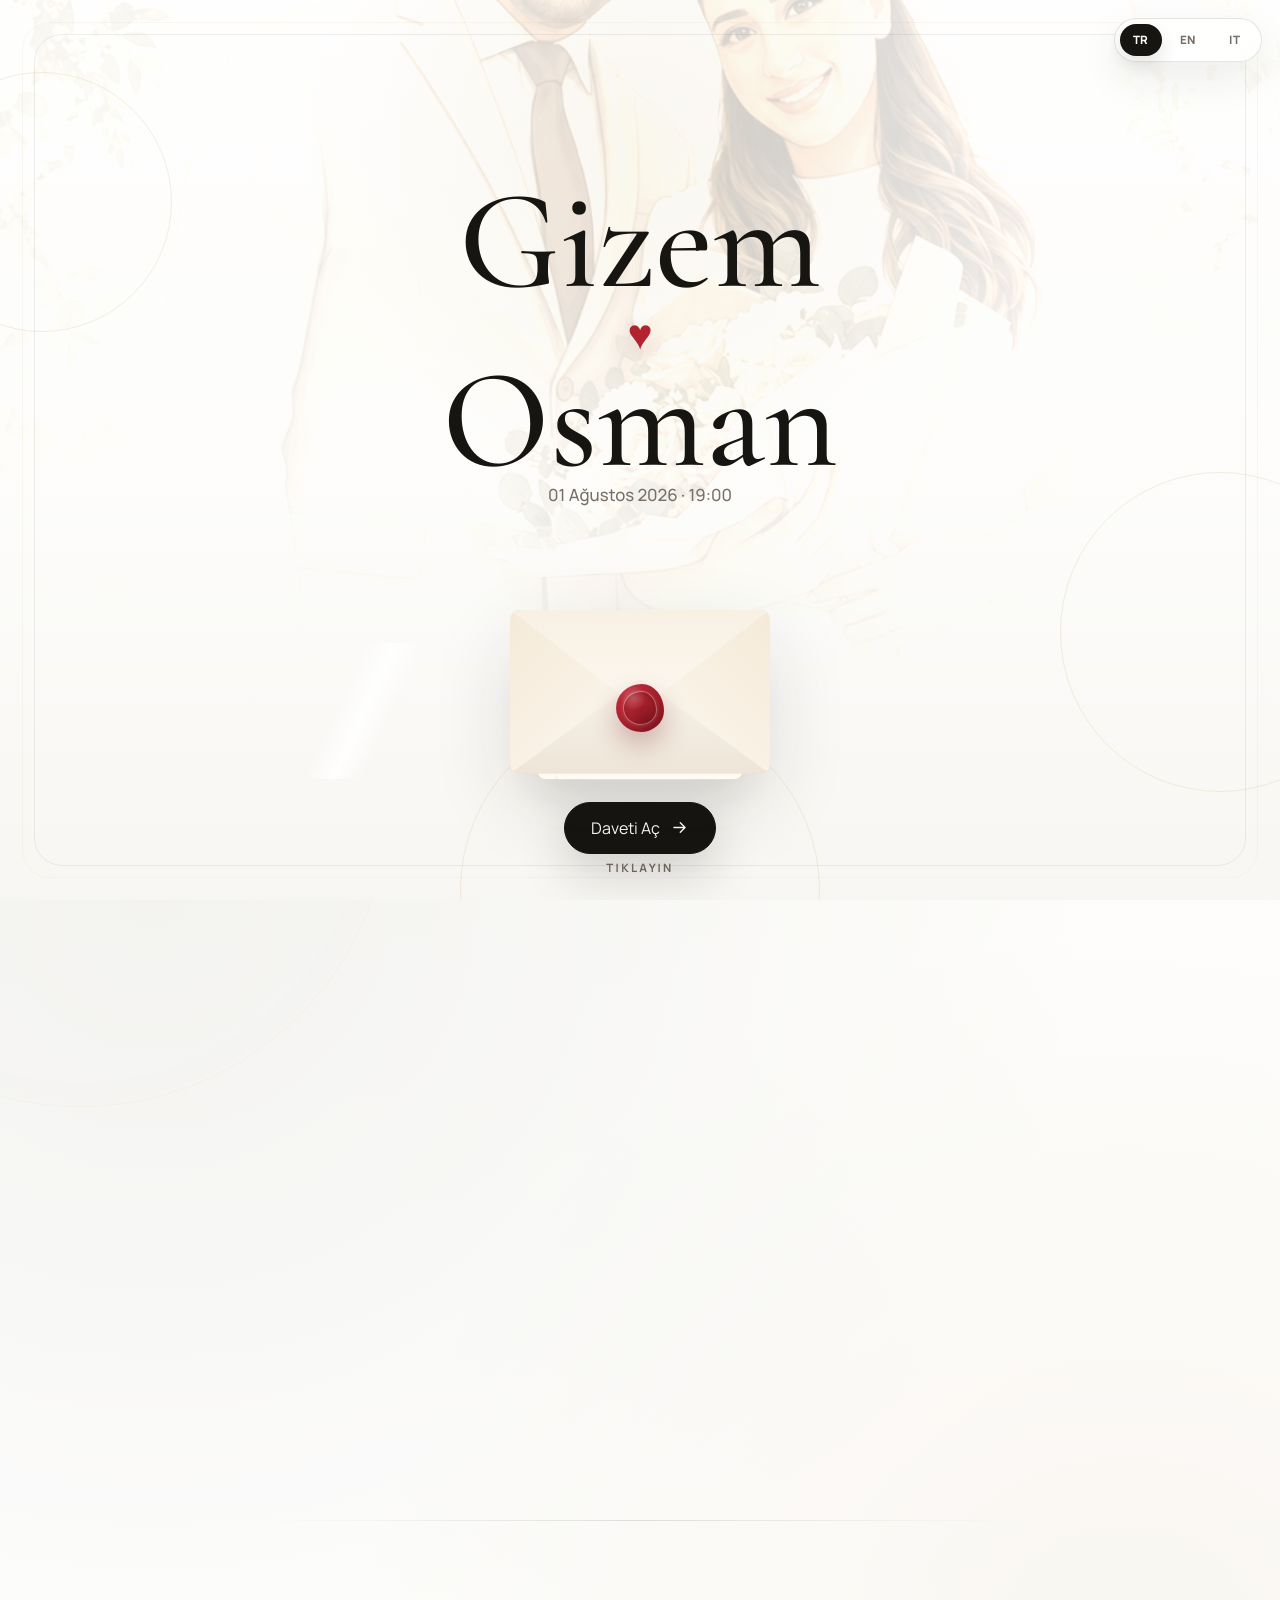
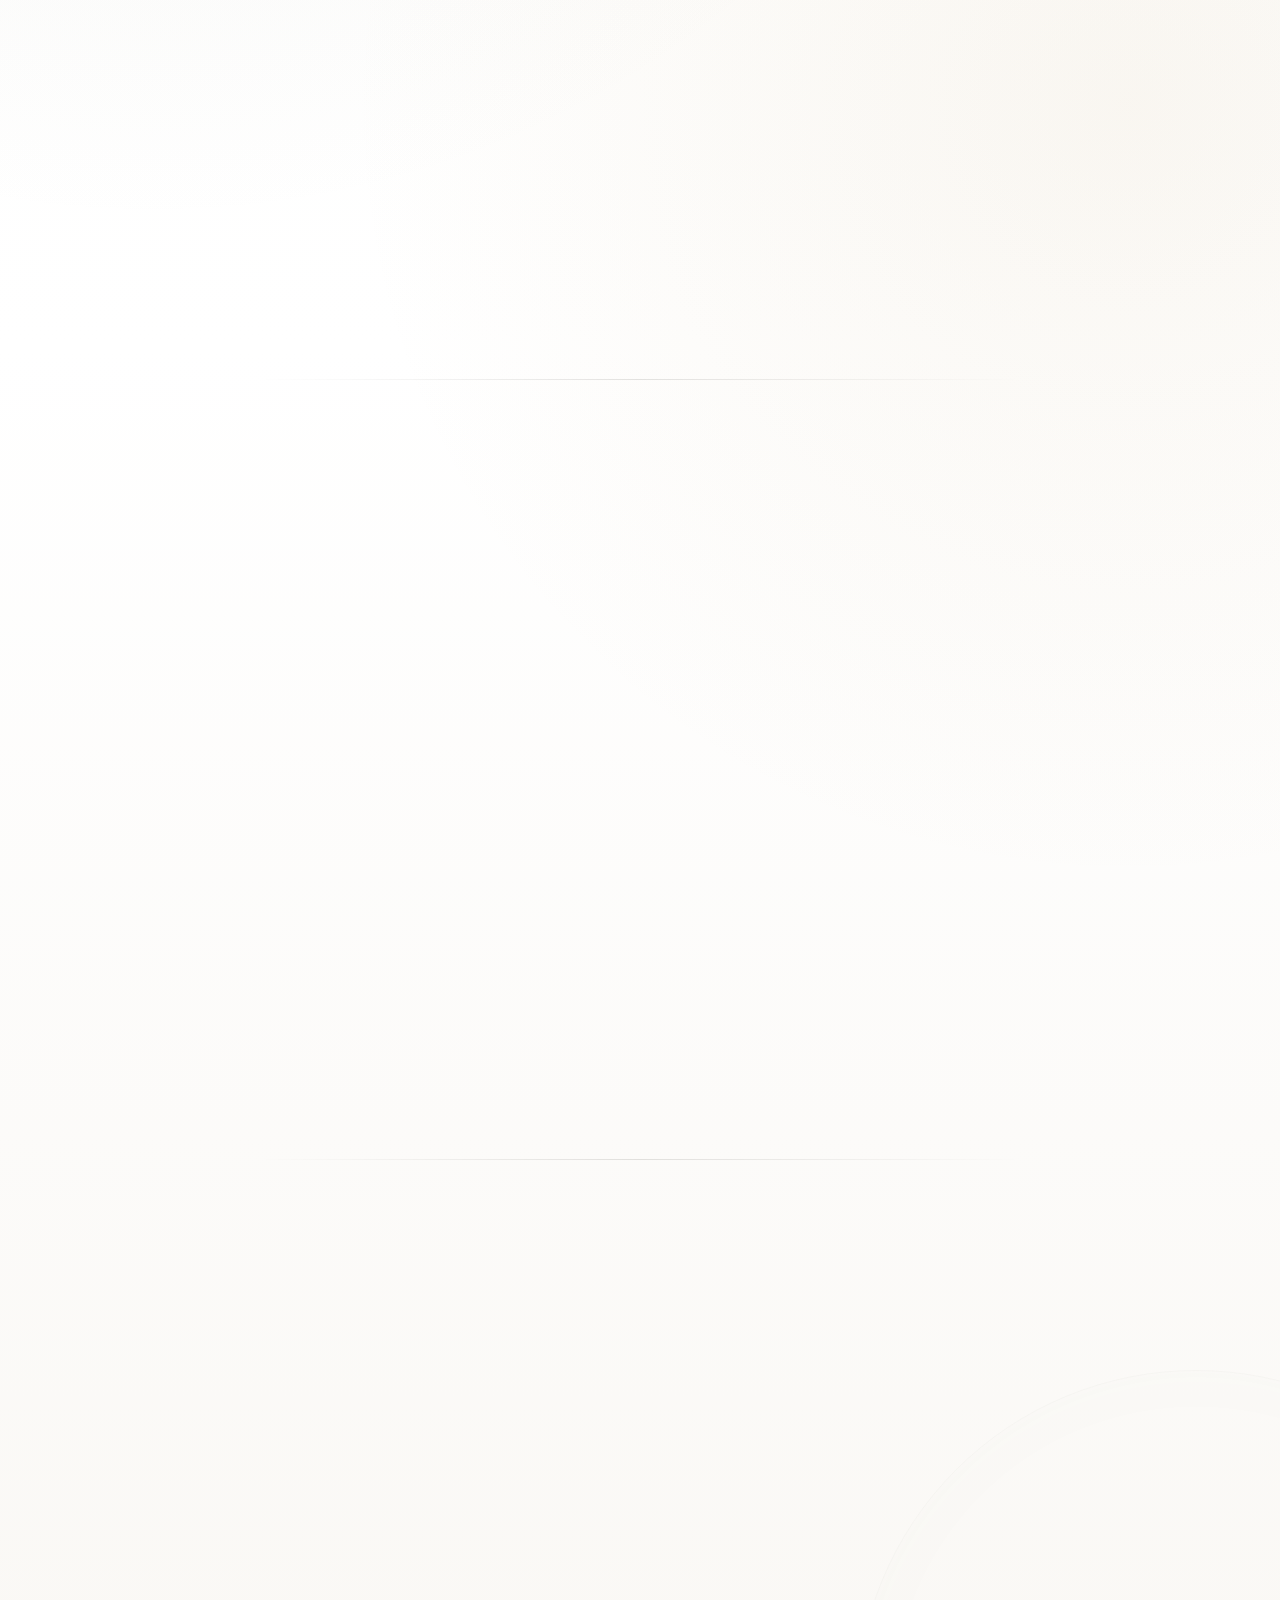
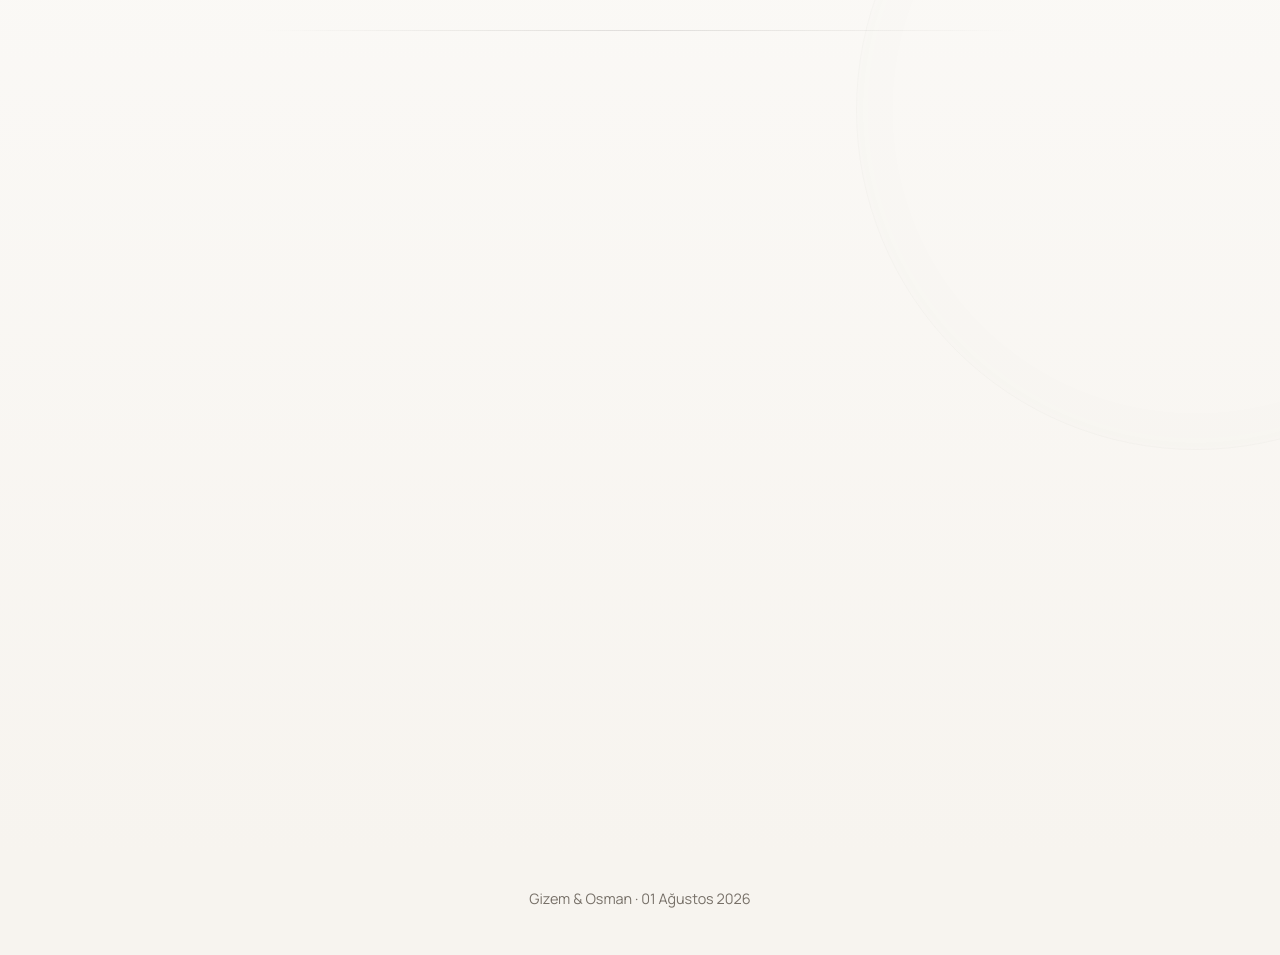
==== commit 06c9ddd4: "updated - 41" ====
--- a/index.html
+++ b/index.html
@@ -436,6 +436,34 @@
 
             <button class="game-button" id="gameButton" type="button">Zıp De</button>
           </div>
+
+          <div class="score-board reveal" aria-labelledby="scoreboard-title">
+            <div class="score-board-head">
+              <div>
+                <p data-i18n="score.kicker">Bu cihazdaki</p>
+                <h3 id="scoreboard-title" data-i18n="score.title">İlk 5 Skor</h3>
+              </div>
+              <span data-i18n="score.storage">Tarayıcıda saklanır</span>
+            </div>
+
+            <ol id="scoreList" class="score-list" aria-live="polite"></ol>
+
+            <form class="score-form" id="scoreForm" hidden>
+              <label for="scoreName" data-i18n="score.nameLabel">Skor için adınızı yazın</label>
+              <div class="score-form-row">
+                <input
+                  id="scoreName"
+                  maxlength="18"
+                  autocomplete="name"
+                  placeholder="Adınız"
+                  data-i18n-placeholder="score.placeholder"
+                />
+                <button type="submit" data-i18n="score.save">Kaydet</button>
+              </div>
+            </form>
+
+            <p class="score-notice" id="scoreNotice">Henüz skor yok. İlk rekor sizden gelsin.</p>
+          </div>
         </div>
       </section>
     </main>
--- a/styles.css
+++ b/styles.css
@@ -1500,6 +1500,159 @@
   background: var(--seal-red-dark);
 }
 
+.score-board {
+  width: min(780px, 100%);
+  display: grid;
+  gap: 14px;
+  margin-top: 18px;
+  padding: 18px;
+  border: 1px solid rgba(185, 149, 85, 0.18);
+  border-radius: 22px;
+  background: rgba(255, 255, 255, 0.66);
+  box-shadow: 0 18px 50px rgba(37, 33, 28, 0.06);
+}
+
+.score-board-head {
+  display: flex;
+  align-items: end;
+  justify-content: space-between;
+  gap: 14px;
+  text-align: left;
+}
+
+.score-board-head p,
+.score-board-head h3,
+.score-notice {
+  margin: 0;
+}
+
+.score-board-head p,
+.score-board-head > span {
+  color: var(--gold);
+  font-size: 0.68rem;
+  font-weight: 800;
+  letter-spacing: 0.16em;
+  text-transform: uppercase;
+}
+
+.score-board-head h3 {
+  margin-top: 4px;
+  font-family: "Cormorant Garamond", Georgia, serif;
+  font-size: clamp(1.65rem, 4.8vw, 2.45rem);
+  font-weight: 500;
+  line-height: 1;
+}
+
+.score-board-head > span {
+  color: var(--muted);
+  text-align: right;
+}
+
+.score-list {
+  display: grid;
+  gap: 8px;
+  margin: 0;
+  padding: 0;
+  list-style: none;
+}
+
+.score-list li {
+  display: grid;
+  grid-template-columns: 34px minmax(0, 1fr) auto;
+  align-items: center;
+  gap: 10px;
+  min-height: 46px;
+  padding: 8px 10px;
+  border: 1px solid var(--line);
+  border-radius: 14px;
+  background: rgba(255, 253, 249, 0.74);
+}
+
+.score-rank {
+  display: grid;
+  place-items: center;
+  width: 30px;
+  height: 30px;
+  border-radius: 999px;
+  background: rgba(185, 149, 85, 0.14);
+  color: var(--gold);
+  font-size: 0.76rem;
+  font-weight: 900;
+}
+
+.score-player {
+  overflow: hidden;
+  color: var(--ink);
+  font-size: 0.9rem;
+  font-weight: 800;
+  text-align: left;
+  text-overflow: ellipsis;
+  white-space: nowrap;
+}
+
+.score-points {
+  color: var(--seal-red);
+  font-size: 1rem;
+  font-weight: 900;
+}
+
+.score-form {
+  display: grid;
+  gap: 9px;
+  padding-top: 2px;
+}
+
+.score-form[hidden] {
+  display: none;
+}
+
+.score-form label {
+  color: var(--muted);
+  font-size: 0.78rem;
+  font-weight: 800;
+}
+
+.score-form-row {
+  display: grid;
+  grid-template-columns: minmax(0, 1fr) auto;
+  gap: 8px;
+}
+
+.score-form input {
+  min-width: 0;
+  height: 44px;
+  border: 1px solid var(--line);
+  border-radius: 999px;
+  padding: 0 16px;
+  background: rgba(255, 255, 255, 0.84);
+  color: var(--ink);
+  font: inherit;
+  font-weight: 700;
+  outline: none;
+}
+
+.score-form input:focus {
+  border-color: rgba(185, 149, 85, 0.54);
+  box-shadow: 0 0 0 4px rgba(185, 149, 85, 0.1);
+}
+
+.score-form button {
+  min-height: 44px;
+  border: 1px solid var(--ink);
+  border-radius: 999px;
+  padding: 0 18px;
+  background: var(--ink);
+  color: var(--paper);
+  cursor: pointer;
+  font-weight: 900;
+}
+
+.score-notice {
+  color: var(--muted);
+  font-size: 0.84rem;
+  line-height: 1.55;
+}
+
 .detail-item span,
 .countdown-grid span {
   color: var(--gold);
@@ -1816,6 +1969,20 @@
     border-radius: 20px;
   }
 
+  .score-board {
+    padding: 15px;
+    border-radius: 18px;
+  }
+
+  .score-board-head {
+    align-items: start;
+    flex-direction: column;
+  }
+
+  .score-board-head > span {
+    text-align: left;
+  }
+
   .game-topline {
     align-items: flex-start;
     flex-direction: column;
@@ -1921,6 +2088,19 @@
   }
 
   .game-button {
+    width: 100%;
+  }
+
+  .score-list li {
+    grid-template-columns: 30px minmax(0, 1fr) auto;
+    padding: 8px;
+  }
+
+  .score-form-row {
+    grid-template-columns: 1fr;
+  }
+
+  .score-form button {
     width: 100%;
   }
 
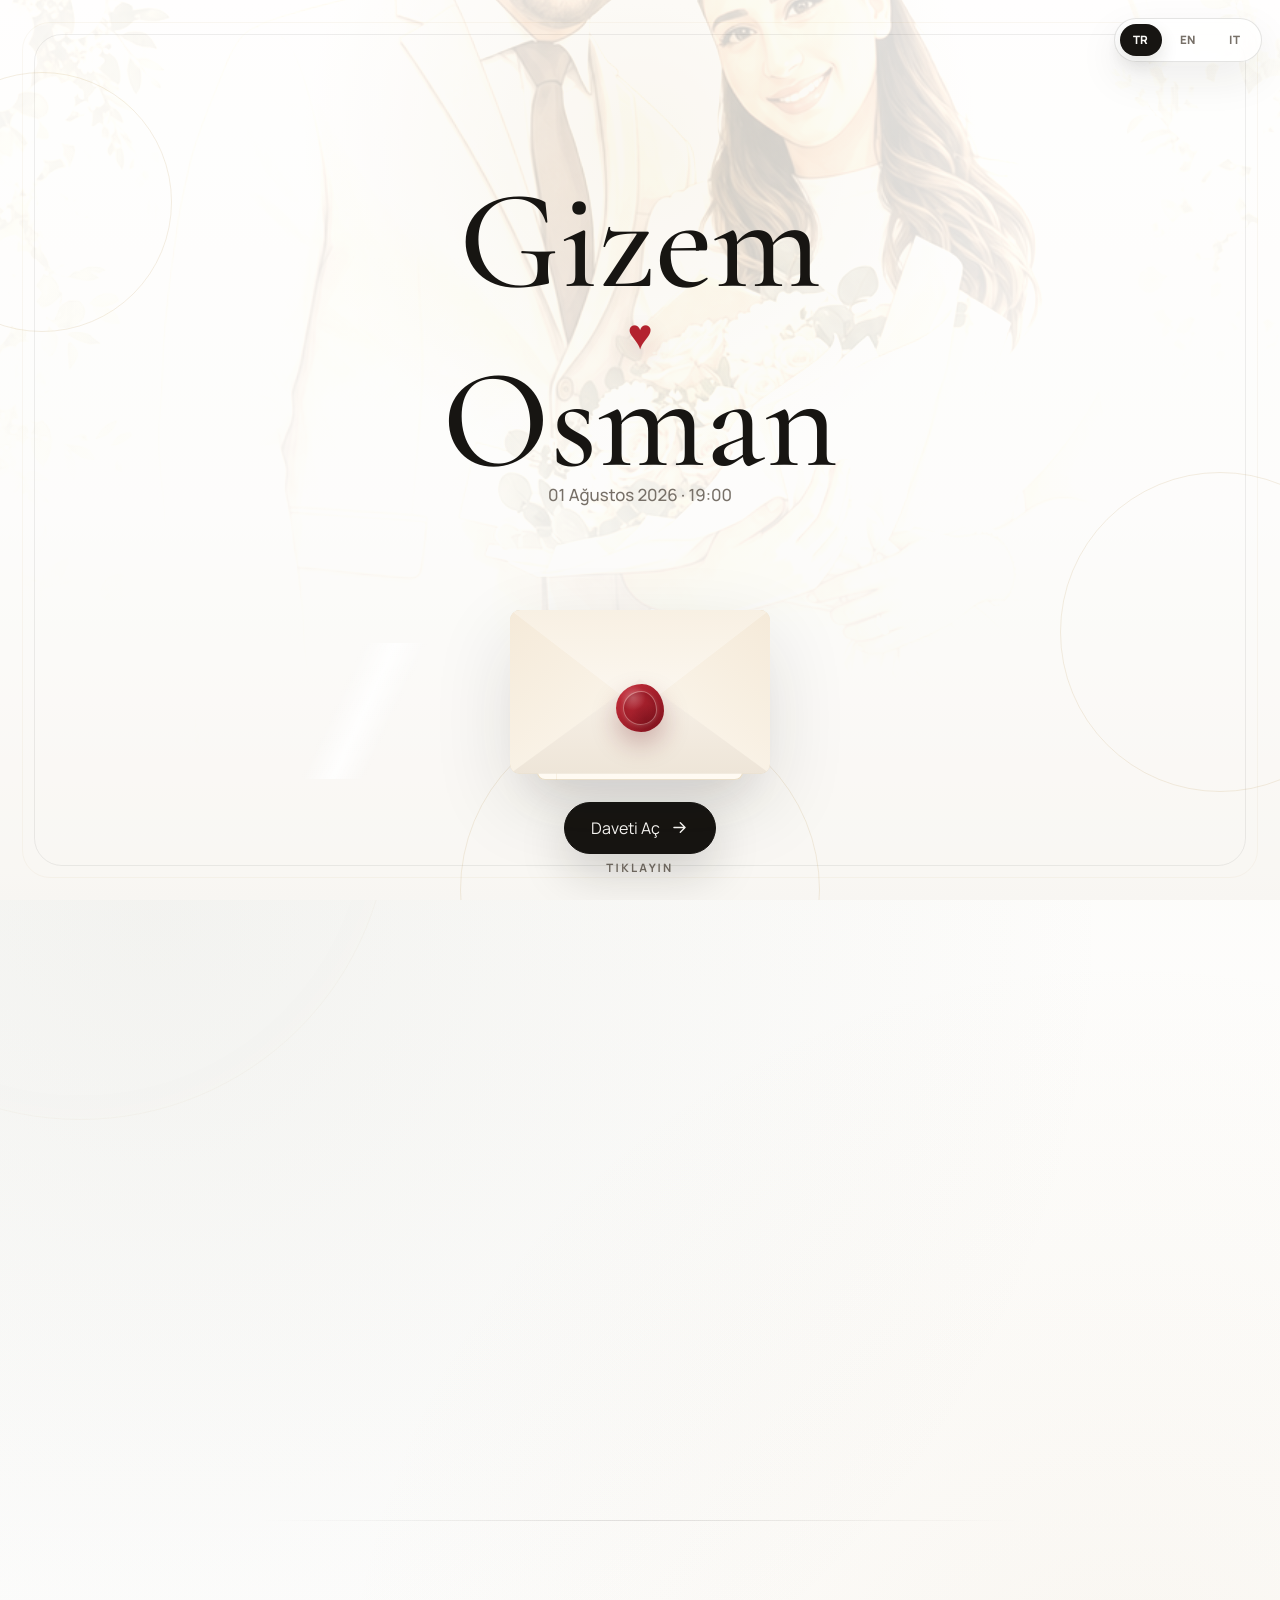
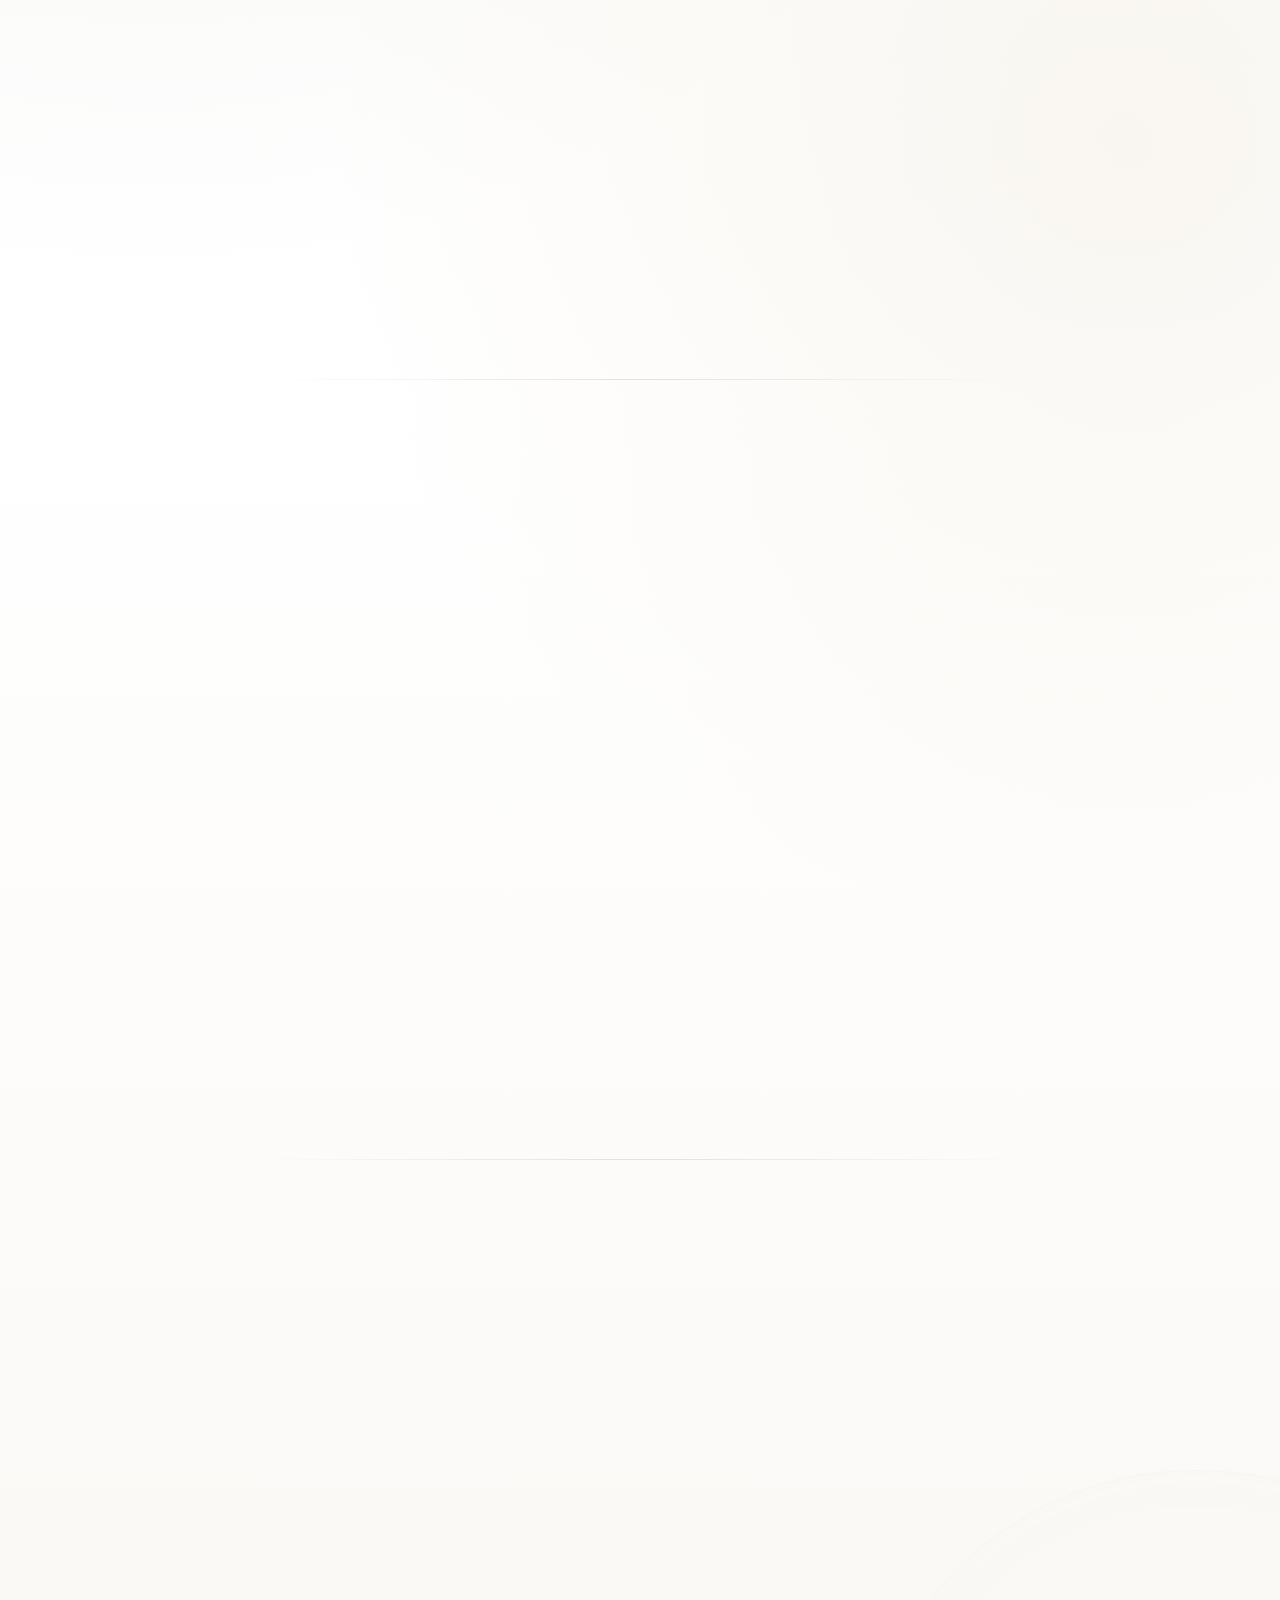
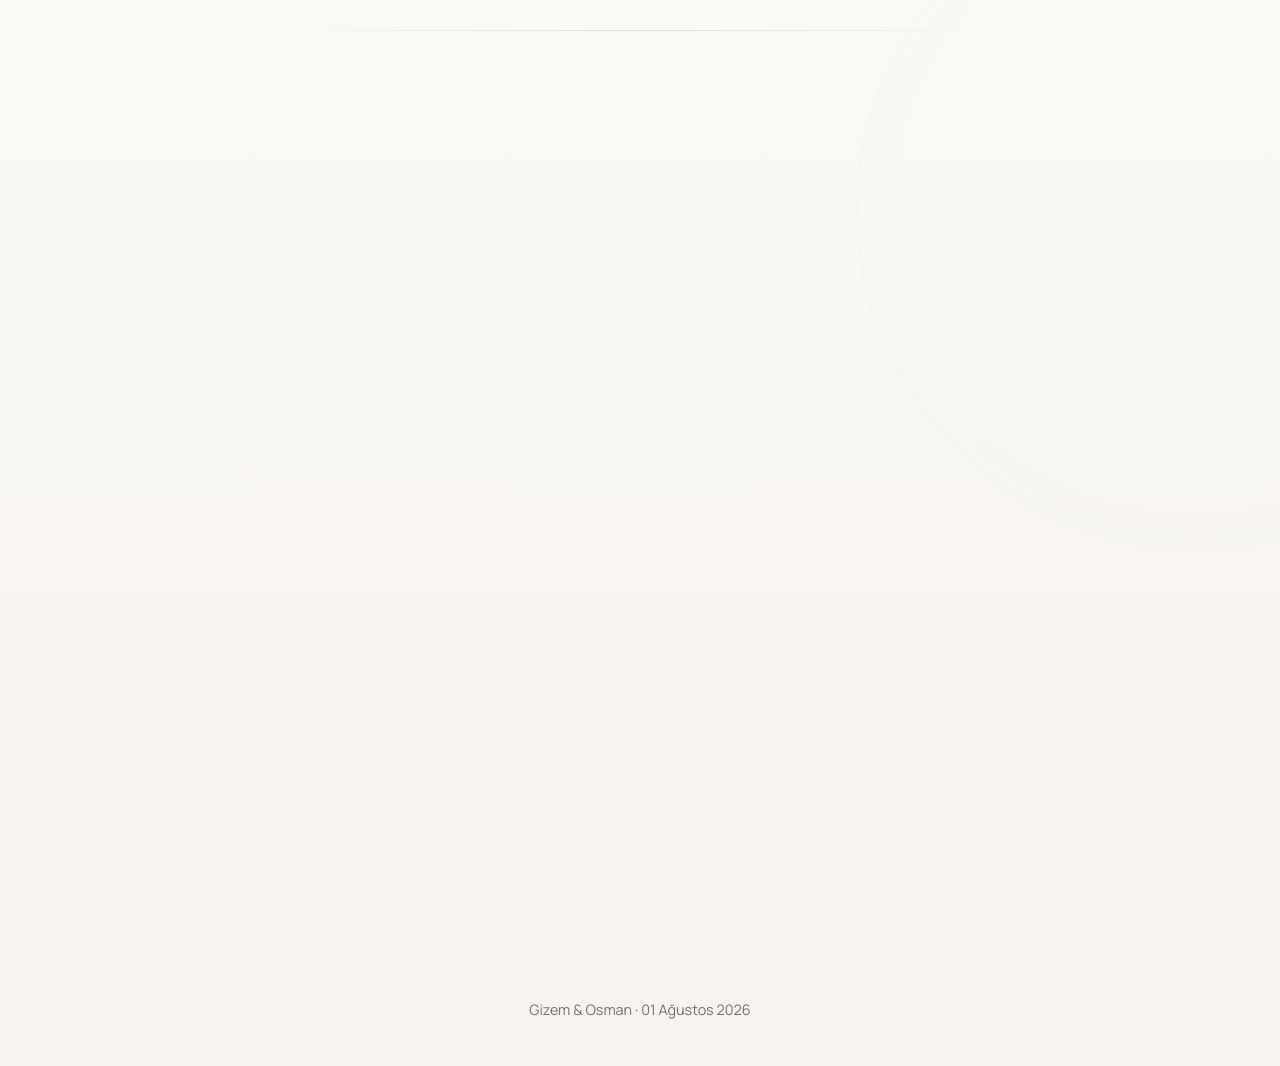
==== commit 2ec15124: "updated - 42" ====
--- a/index.html
+++ b/index.html
@@ -441,28 +441,23 @@
             <div class="score-board-head">
               <div>
                 <p data-i18n="score.kicker">Bu cihazdaki</p>
-                <h3 id="scoreboard-title" data-i18n="score.title">İlk 5 Skor</h3>
+                <h3 id="scoreboard-title" data-i18n="score.title">Skor Kaydı</h3>
               </div>
               <span data-i18n="score.storage">Tarayıcıda saklanır</span>
             </div>
 
-            <ol id="scoreList" class="score-list" aria-live="polite"></ol>
-
-            <form class="score-form" id="scoreForm" hidden>
-              <label for="scoreName" data-i18n="score.nameLabel">Skor için adınızı yazın</label>
-              <div class="score-form-row">
-                <input
-                  id="scoreName"
-                  maxlength="18"
-                  autocomplete="name"
-                  placeholder="Adınız"
-                  data-i18n-placeholder="score.placeholder"
-                />
-                <button type="submit" data-i18n="score.save">Kaydet</button>
+            <div class="score-stats" aria-live="polite">
+              <div>
+                <span data-i18n="score.lastLabel">Son Skor</span>
+                <strong id="lastScore">0</strong>
               </div>
-            </form>
-
-            <p class="score-notice" id="scoreNotice">Henüz skor yok. İlk rekor sizden gelsin.</p>
+              <div>
+                <span data-i18n="score.bestLabel">Rekor</span>
+                <strong id="bestScore">0</strong>
+              </div>
+            </div>
+
+            <p class="score-notice" id="scoreNotice">Rekoru geçersen otomatik güncellenir.</p>
           </div>
         </div>
       </section>
--- a/styles.css
+++ b/styles.css
@@ -1548,103 +1548,37 @@
   text-align: right;
 }
 
-.score-list {
-  display: grid;
-  gap: 8px;
-  margin: 0;
-  padding: 0;
-  list-style: none;
-}
-
-.score-list li {
-  display: grid;
-  grid-template-columns: 34px minmax(0, 1fr) auto;
-  align-items: center;
+.score-stats {
+  display: grid;
+  grid-template-columns: repeat(2, minmax(0, 1fr));
   gap: 10px;
-  min-height: 46px;
-  padding: 8px 10px;
+}
+
+.score-stats div {
+  display: grid;
+  justify-items: center;
+  gap: 6px;
+  min-height: 92px;
+  padding: 16px 10px;
   border: 1px solid var(--line);
-  border-radius: 14px;
+  border-radius: 16px;
   background: rgba(255, 253, 249, 0.74);
 }
 
-.score-rank {
-  display: grid;
-  place-items: center;
-  width: 30px;
-  height: 30px;
-  border-radius: 999px;
-  background: rgba(185, 149, 85, 0.14);
+.score-stats span {
   color: var(--gold);
-  font-size: 0.76rem;
+  font-size: 0.68rem;
   font-weight: 900;
-}
-
-.score-player {
-  overflow: hidden;
-  color: var(--ink);
-  font-size: 0.9rem;
-  font-weight: 800;
-  text-align: left;
-  text-overflow: ellipsis;
-  white-space: nowrap;
-}
-
-.score-points {
+  letter-spacing: 0.16em;
+  text-transform: uppercase;
+}
+
+.score-stats strong {
   color: var(--seal-red);
-  font-size: 1rem;
-  font-weight: 900;
-}
-
-.score-form {
-  display: grid;
-  gap: 9px;
-  padding-top: 2px;
-}
-
-.score-form[hidden] {
-  display: none;
-}
-
-.score-form label {
-  color: var(--muted);
-  font-size: 0.78rem;
-  font-weight: 800;
-}
-
-.score-form-row {
-  display: grid;
-  grid-template-columns: minmax(0, 1fr) auto;
-  gap: 8px;
-}
-
-.score-form input {
-  min-width: 0;
-  height: 44px;
-  border: 1px solid var(--line);
-  border-radius: 999px;
-  padding: 0 16px;
-  background: rgba(255, 255, 255, 0.84);
-  color: var(--ink);
-  font: inherit;
-  font-weight: 700;
-  outline: none;
-}
-
-.score-form input:focus {
-  border-color: rgba(185, 149, 85, 0.54);
-  box-shadow: 0 0 0 4px rgba(185, 149, 85, 0.1);
-}
-
-.score-form button {
-  min-height: 44px;
-  border: 1px solid var(--ink);
-  border-radius: 999px;
-  padding: 0 18px;
-  background: var(--ink);
-  color: var(--paper);
-  cursor: pointer;
-  font-weight: 900;
+  font-family: "Cormorant Garamond", Georgia, serif;
+  font-size: clamp(2.3rem, 7vw, 3.7rem);
+  font-weight: 600;
+  line-height: 0.95;
 }
 
 .score-notice {
@@ -2091,19 +2025,6 @@
     width: 100%;
   }
 
-  .score-list li {
-    grid-template-columns: 30px minmax(0, 1fr) auto;
-    padding: 8px;
-  }
-
-  .score-form-row {
-    grid-template-columns: 1fr;
-  }
-
-  .score-form button {
-    width: 100%;
-  }
-
   .countdown-grid div {
     min-height: 108px;
   }
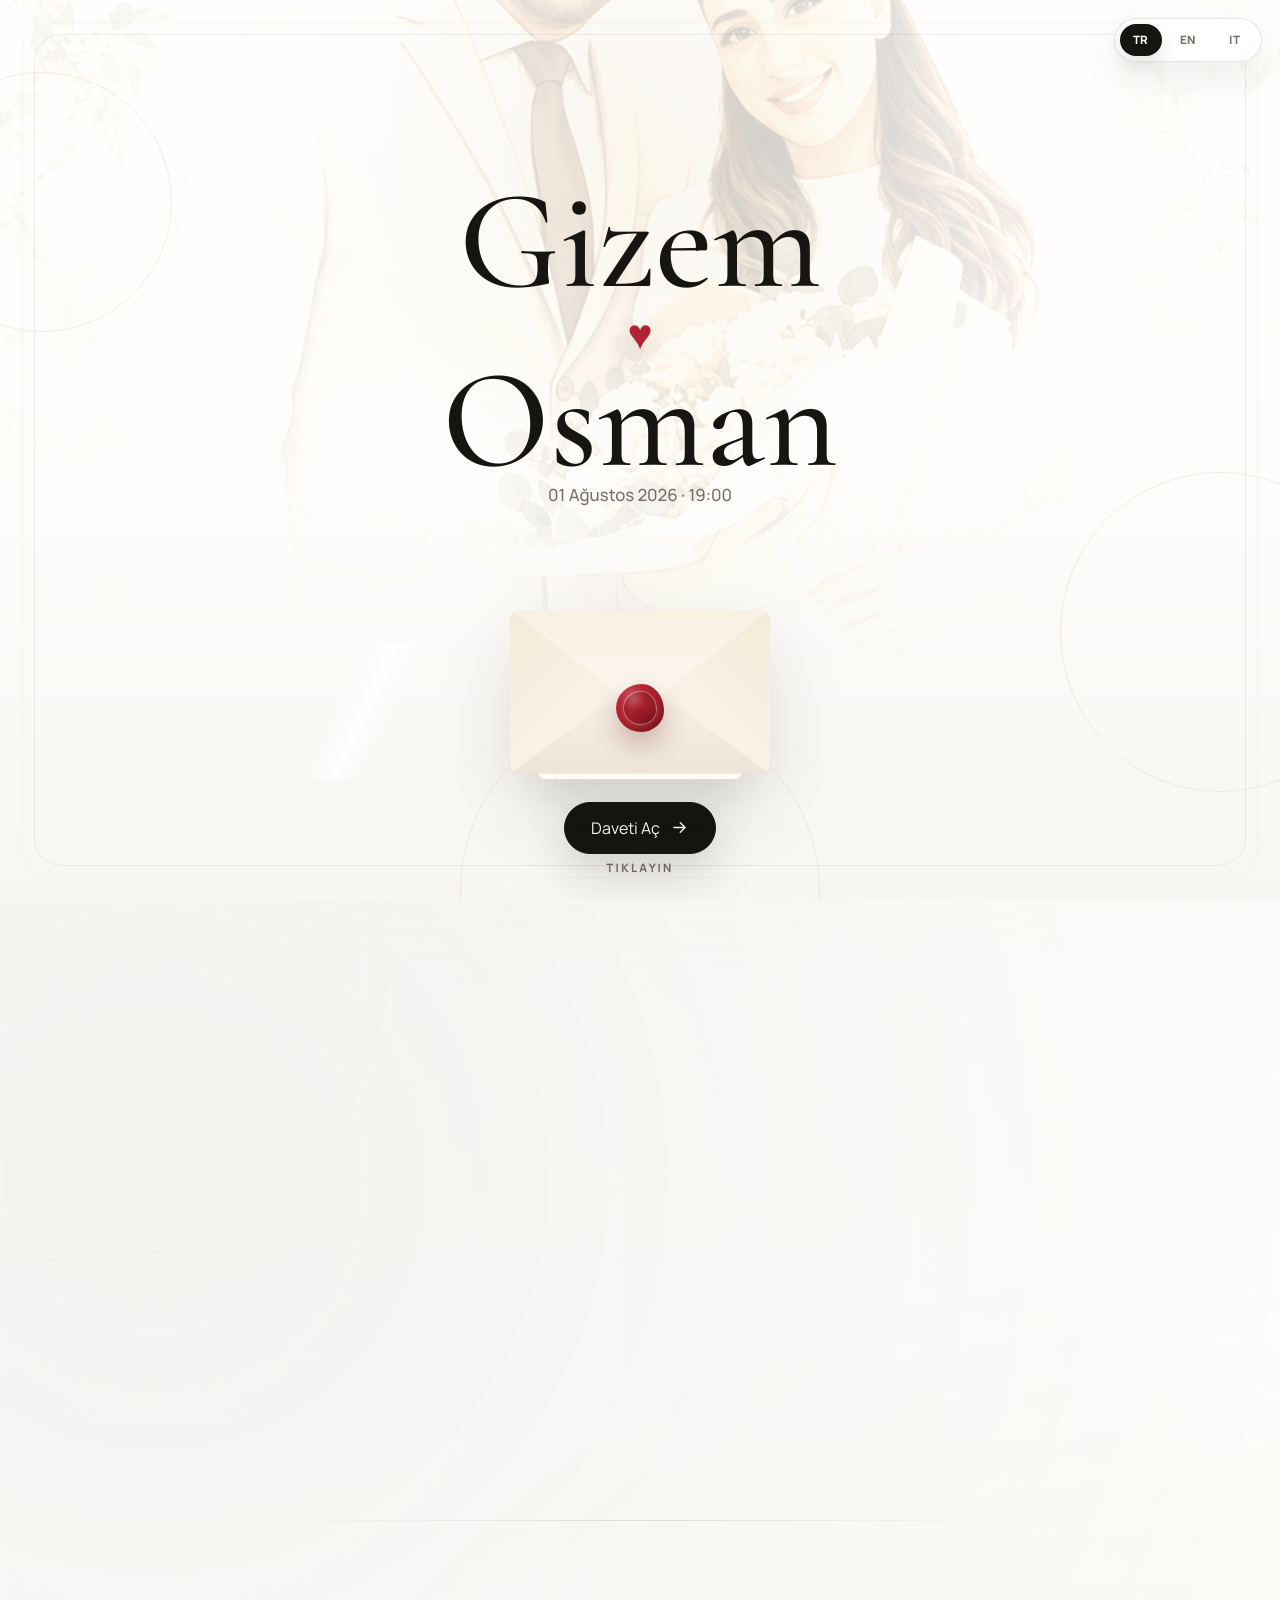
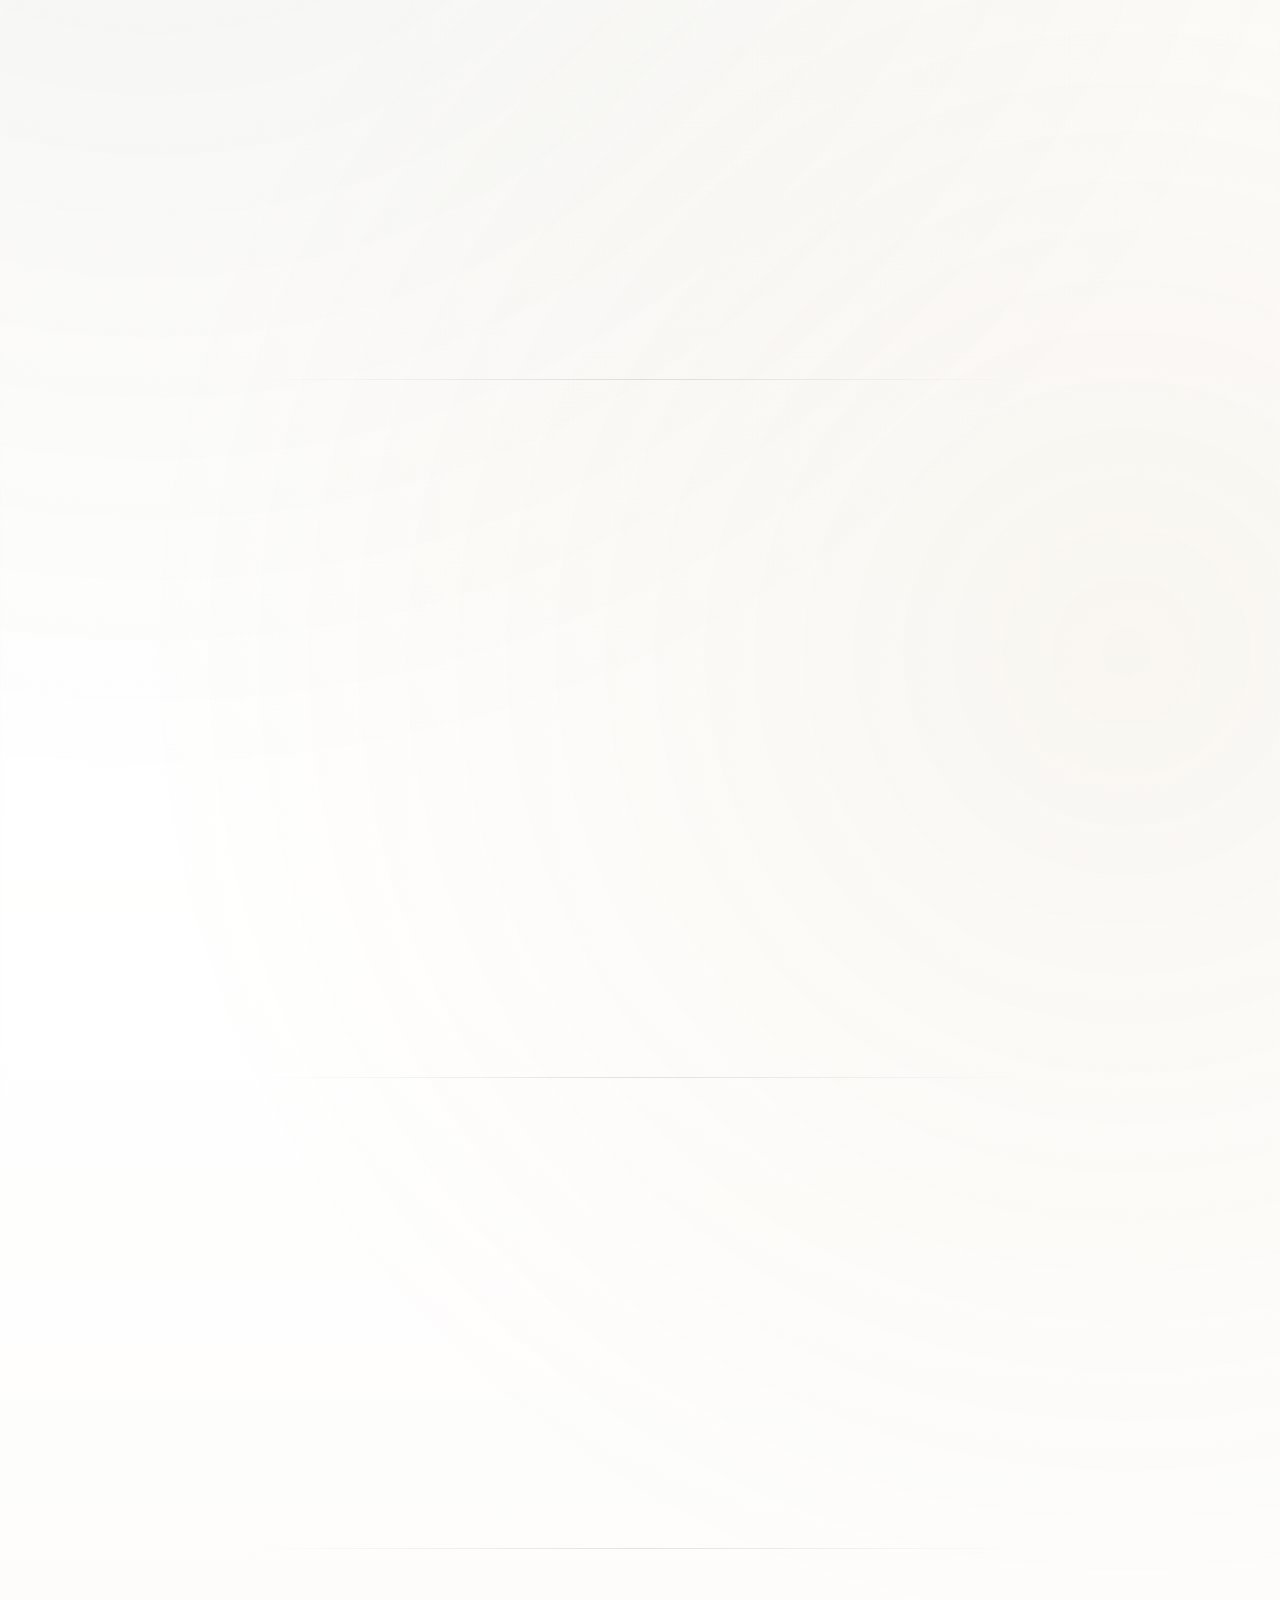
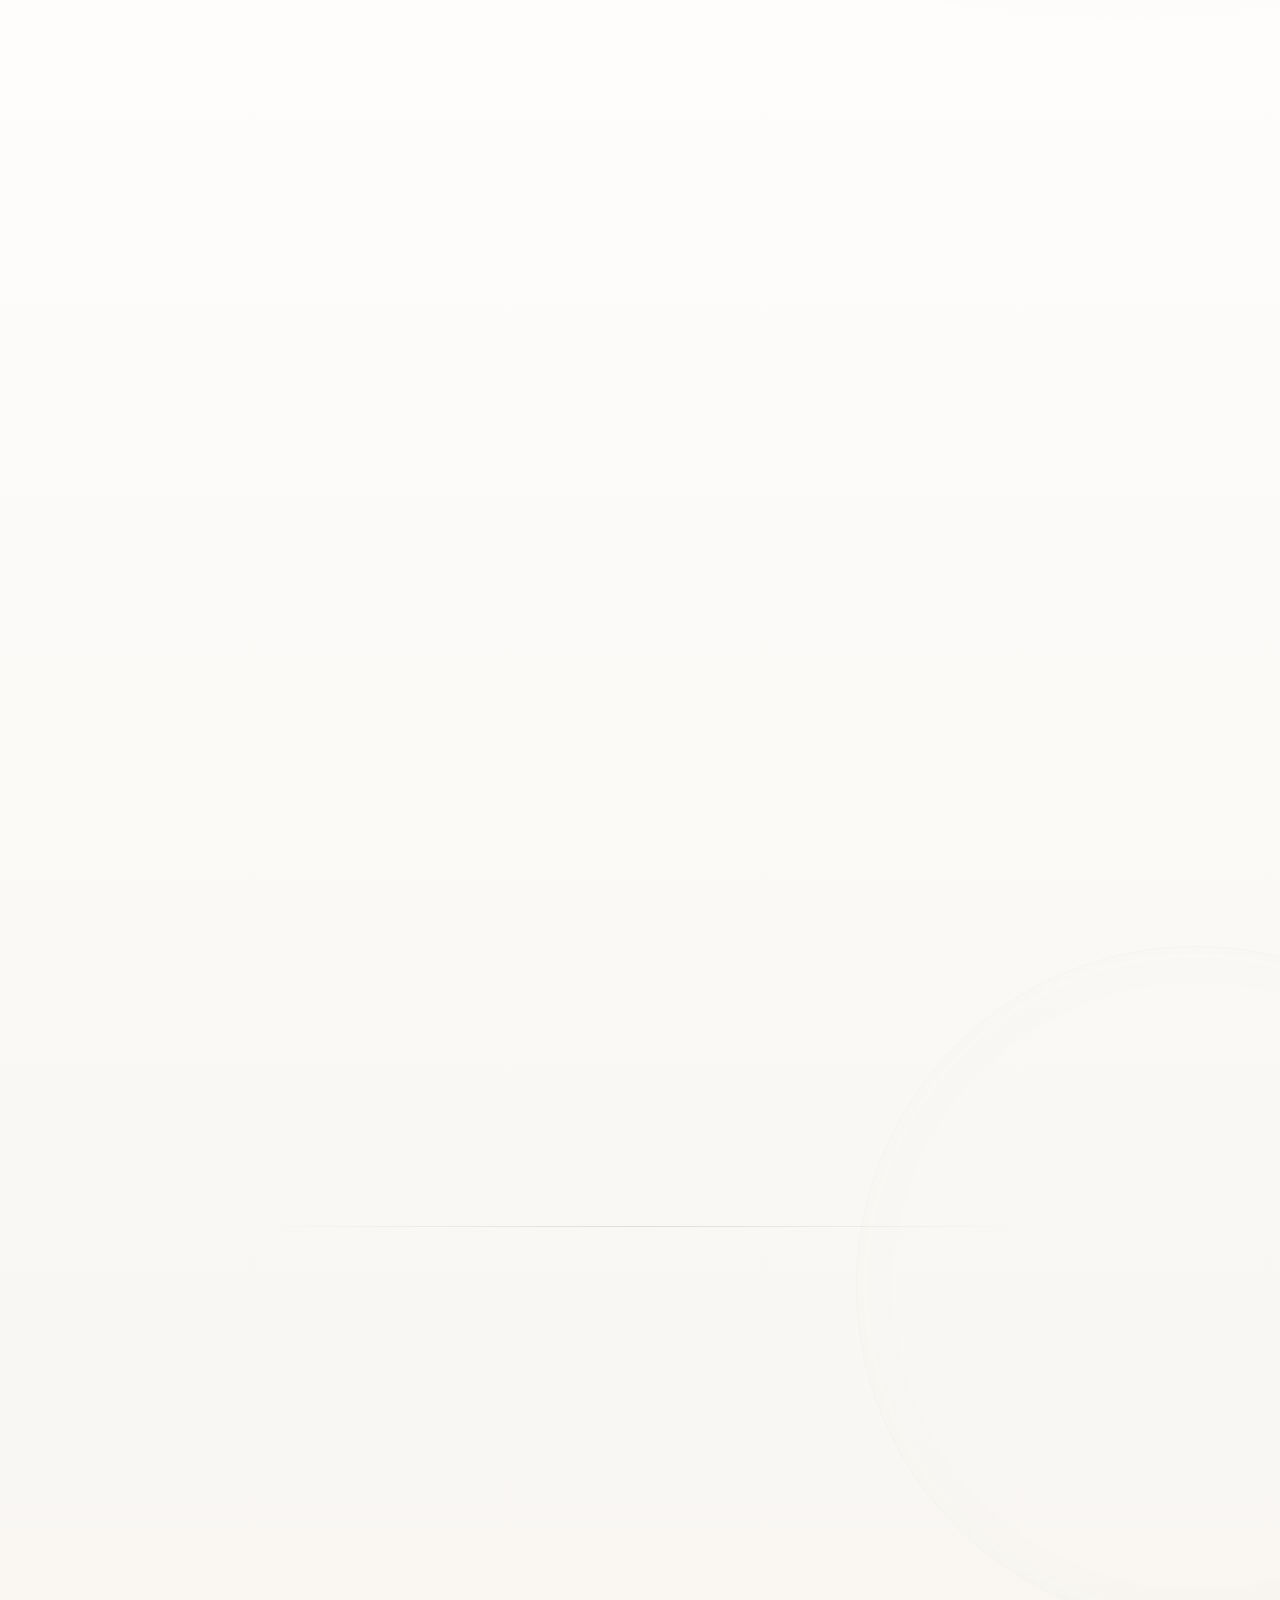
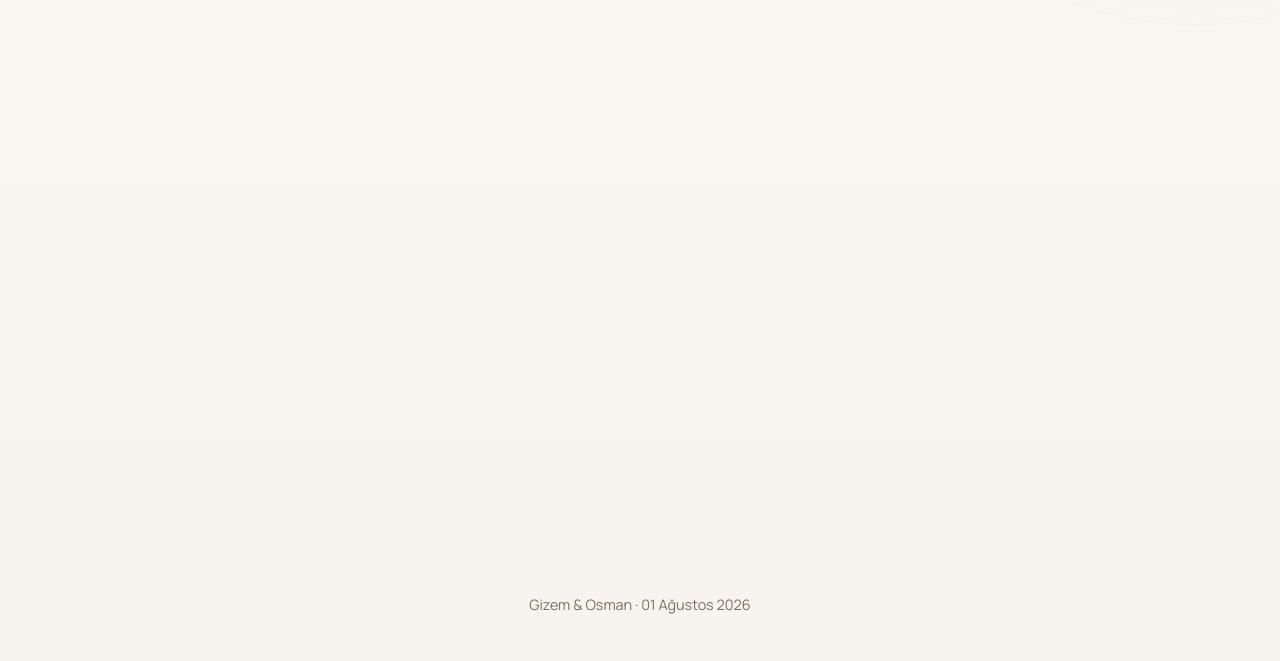
==== commit 96618b8b: "updated - 46" ====
--- a/index.html
+++ b/index.html
@@ -12,8 +12,37 @@
       property="og:description"
       content="01 Ağustos 2026 Cumartesi, saat 19:00 - Pelops Wedding"
     />
+    <meta property="og:url" content="https://gizemosmanwedding-lang.github.io/gizem-osman/" />
+    <meta property="og:type" content="website" />
+    <meta property="og:site_name" content="Gizem & Osman" />
+    <meta
+      property="og:image"
+      content="https://gizemosmanwedding-lang.github.io/gizem-osman/assets/social-preview.jpg"
+    />
+    <meta
+      property="og:image:secure_url"
+      content="https://gizemosmanwedding-lang.github.io/gizem-osman/assets/social-preview.jpg"
+    />
+    <meta property="og:image:type" content="image/jpeg" />
+    <meta property="og:image:width" content="1200" />
+    <meta property="og:image:height" content="630" />
+    <meta property="og:image:alt" content="Gizem ve Osman düğün davetiyesi kapak görseli" />
+    <meta name="twitter:card" content="summary_large_image" />
+    <meta name="twitter:title" content="Gizem & Osman Düğün Davetiyesi" />
+    <meta
+      name="twitter:description"
+      content="01 Ağustos 2026 Cumartesi, saat 19:00 - Pelops Wedding"
+    />
+    <meta
+      name="twitter:image"
+      content="https://gizemosmanwedding-lang.github.io/gizem-osman/assets/social-preview.jpg"
+    />
+    <link rel="canonical" href="https://gizemosmanwedding-lang.github.io/gizem-osman/" />
+    <link
+      rel="image_src"
+      href="https://gizemosmanwedding-lang.github.io/gizem-osman/assets/social-preview.jpg"
+    />
     <meta name="theme-color" content="#fbfaf7" />
-    <meta property="og:image" content="assets/cover-cartoon.png" />
     <title>Gizem & Osman | Düğün Davetiyesi</title>
     <link rel="preload" as="image" href="assets/cover-cartoon.png" fetchpriority="high" />
     <style>
@@ -317,37 +346,36 @@
 
       <section class="families section" aria-labelledby="families-title">
         <div class="section-inner center-flow">
-          <p class="eyebrow reveal" data-i18n="families.eyebrow">Ailelerimiz</p>
-          <h2 id="families-title" class="title-md reveal" data-i18n="families.title">Bu mutlu günümüzde</h2>
+          <h2 id="families-title" class="eyebrow reveal" data-i18n="families.eyebrow">Ailelerimiz</h2>
 
           <div class="family-grid reveal">
+            <article class="family-card">
+              <h3>Gizem Damla Yalçın</h3>
+              <p data-i18n="families.family">Ailesi</p>
+              <dl>
+                <div>
+                  <dt data-i18n="families.mother">Annesi</dt>
+                  <dd>Melahat Yalçın</dd>
+                </div>
+                <div>
+                  <dt data-i18n="families.father">Babası</dt>
+                  <dd>Rıza Yalçın</dd>
+                </div>
+              </dl>
+            </article>
+
             <article class="family-card">
               <h3>Osman Mert</h3>
               <p data-i18n="families.family">Ailesi</p>
               <dl>
                 <div>
+                  <dt data-i18n="families.mother">Annesi</dt>
+                  <dd>Müjgan MERT</dd>
+                </div>
+                <div>
                   <dt data-i18n="families.father">Babası</dt>
                   <dd>Niyazi MERT</dd>
                 </div>
-                <div>
-                  <dt data-i18n="families.mother">Annesi</dt>
-                  <dd>Müjgan MERT</dd>
-                </div>
-              </dl>
-            </article>
-
-            <article class="family-card">
-              <h3>Gizem Damla Yalçın</h3>
-              <p data-i18n="families.family">Ailesi</p>
-              <dl>
-                <div>
-                  <dt data-i18n="families.father">Babası</dt>
-                  <dd>Rıza Yalçın</dd>
-                </div>
-                <div>
-                  <dt data-i18n="families.mother">Annesi</dt>
-                  <dd>Melahat Yalçın</dd>
-                </div>
               </dl>
             </article>
           </div>
@@ -355,18 +383,18 @@
           <div class="rsvp-card reveal">
             <h3 data-i18n="rsvp.title">Katılım Bilgisi</h3>
             <p data-i18n="rsvp.copy">
-              Sizleri aramızda görmekten büyük mutluluk duyarız. Yer planlamasını en güzel
-              şekilde yapabilmemiz için katılım durumunuzu ailelerimize bildirmenizi rica ederiz.
+              Sizleri aramızda görmekten mutluluk duyarız. Katılım durumunuzu 1 hafta öncesine kadar
+              bildirmenizi rica ederiz. Davetimiz yemek ikramı eşliğinde olacaktır.
             </p>
             <div class="phone-list">
+              <a href="tel:+905365266658" aria-label="Rıza Yalçın telefonunu ara" data-i18n-aria="rsvp.phoneRizaAria">
+                <span>Rıza Yalçın</span>
+                <strong>0536 526 66 58</strong>
+                <small data-i18n="rsvp.call">Aramak için dokunun</small>
+              </a>
               <a href="tel:+905052121400" aria-label="Niyazi MERT telefonunu ara" data-i18n-aria="rsvp.phoneNiyaziAria">
                 <span>Niyazi MERT</span>
                 <strong>0505 212 14 00</strong>
-                <small data-i18n="rsvp.call">Aramak için dokunun</small>
-              </a>
-              <a href="tel:+905365266658" aria-label="Rıza Yalçın telefonunu ara" data-i18n-aria="rsvp.phoneRizaAria">
-                <span>Rıza Yalçın</span>
-                <strong>0536 526 66 58</strong>
                 <small data-i18n="rsvp.call">Aramak için dokunun</small>
               </a>
             </div>
@@ -408,6 +436,34 @@
         </div>
       </section>
 
+      <section class="photo-share section" aria-labelledby="photo-share-title">
+        <div class="section-inner center-flow">
+          <p class="eyebrow reveal" data-i18n="photo.eyebrow">Anı Paylaşımı</p>
+          <h2 id="photo-share-title" class="title-md reveal" data-i18n="photo.title">Fotoğraflarınızı bizimle paylaşın</h2>
+          <p class="game-copy reveal" data-i18n="photo.copy">
+            Düğün gününden kareleri buradan yükleyebilirsiniz. Uygulama açılmazsa ayrı sekmede açmayı deneyin.
+          </p>
+
+          <div class="photo-upload-card reveal">
+            <iframe
+              title="Fotoğraf yükleme uygulaması"
+              data-i18n-title="photo.frameTitle"
+              src="https://script.google.com/macros/s/AKfycbwqDa2yIBwaDnHJkBfSv8LIHn6mMWE4cFLtKGoOoVgp_JEGRUym80b6dtIfeczM-iyG/exec"
+              loading="lazy"
+              referrerpolicy="no-referrer-when-downgrade"
+            ></iframe>
+            <a
+              class="photo-upload-link"
+              href="https://script.google.com/macros/s/AKfycbwqDa2yIBwaDnHJkBfSv8LIHn6mMWE4cFLtKGoOoVgp_JEGRUym80b6dtIfeczM-iyG/exec"
+              target="_blank"
+              rel="noopener"
+            >
+              <span data-i18n="photo.open">Ayrı Sekmede Aç</span>
+            </a>
+          </div>
+        </div>
+      </section>
+
       <section class="mini-game section" aria-labelledby="game-title">
         <div class="section-inner center-flow">
           <p class="eyebrow reveal" data-i18n="game.eyebrow">Mini Oyun</p>
--- a/styles.css
+++ b/styles.css
@@ -1257,6 +1257,53 @@
   color: var(--muted);
   font-size: 0.98rem;
   line-height: 1.75;
+}
+
+.photo-upload-card {
+  width: min(860px, 100%);
+  display: grid;
+  gap: 14px;
+  margin-top: 30px;
+  padding: 14px;
+  border: 1px solid rgba(185, 149, 85, 0.18);
+  border-radius: 24px;
+  background:
+    linear-gradient(180deg, rgba(255, 255, 255, 0.82), rgba(255, 253, 249, 0.64)),
+    rgba(255, 255, 255, 0.72);
+  box-shadow: 0 22px 64px rgba(37, 33, 28, 0.08);
+}
+
+.photo-upload-card iframe {
+  width: 100%;
+  height: min(760px, 78vh);
+  min-height: 560px;
+  border: 1px solid var(--line);
+  border-radius: 18px;
+  background: var(--paper-warm);
+}
+
+.photo-upload-link {
+  justify-self: center;
+  display: inline-flex;
+  align-items: center;
+  justify-content: center;
+  min-height: 46px;
+  padding: 0 22px;
+  border: 1px solid rgba(185, 149, 85, 0.28);
+  border-radius: 999px;
+  background: var(--ink);
+  color: var(--paper);
+  font-weight: 800;
+  letter-spacing: 0.04em;
+  box-shadow: 0 14px 34px rgba(37, 33, 28, 0.12);
+  transition:
+    transform 0.22s ease,
+    background 0.22s ease;
+}
+
+.photo-upload-link:hover {
+  transform: translateY(-2px);
+  background: var(--seal-red-dark);
 }
 
 .wedding-game {
@@ -1903,6 +1950,21 @@
     border-radius: 20px;
   }
 
+  .photo-upload-card {
+    padding: 10px;
+    border-radius: 20px;
+  }
+
+  .photo-upload-card iframe {
+    min-height: 620px;
+    height: 74vh;
+    border-radius: 16px;
+  }
+
+  .photo-upload-link {
+    width: min(320px, 100%);
+  }
+
   .score-board {
     padding: 15px;
     border-radius: 18px;
